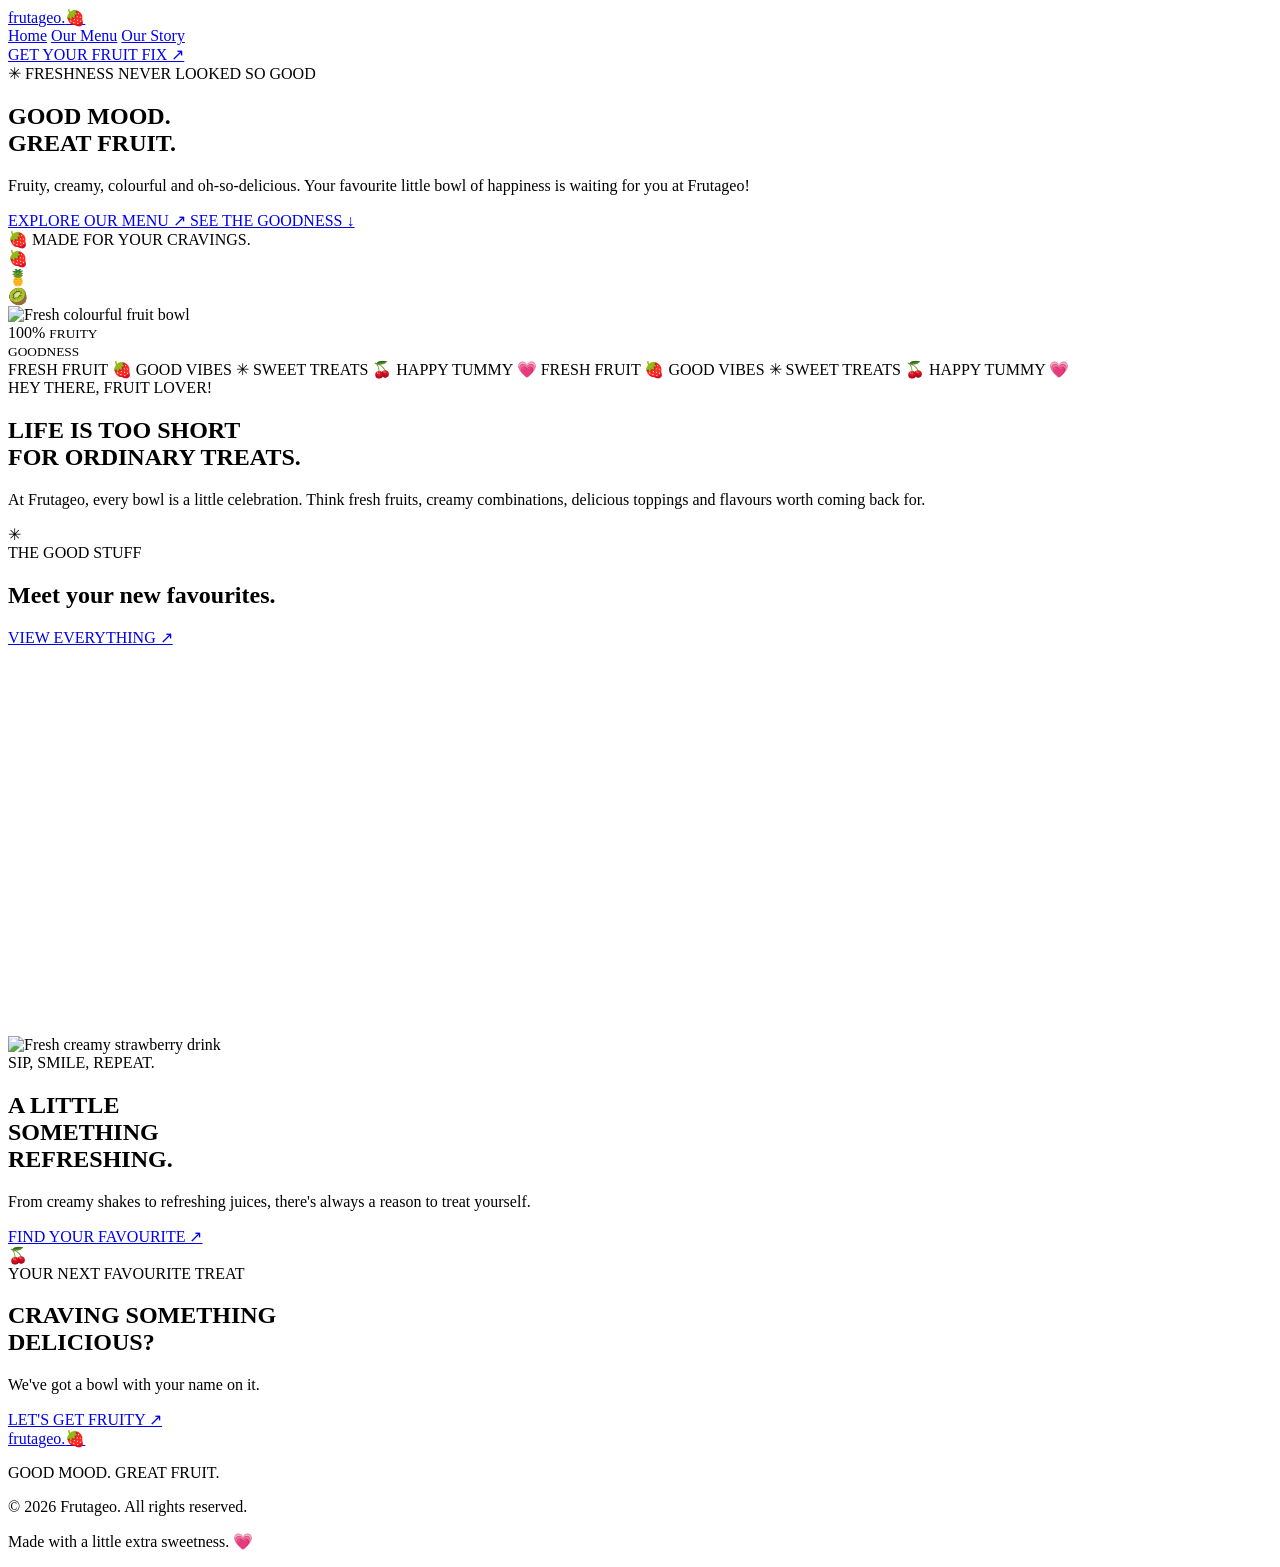
==== index.html @ efd2a32c "Frutageo prototype" ====
<!DOCTYPE html>
<html lang="en">
<head>
    <meta charset="UTF-8">
    <meta name="viewport" content="width=device-width, initial-scale=1.0">
    <meta name="description" content="Fresh fruit bowls, strawberry treats, acai bowls, shakes and juices at Frutageo Guyana.">

    <title>Frutageo — Good Mood. Great Fruit.</title>

    <link rel="preconnect" href="https://fonts.googleapis.com">
    <link rel="preconnect" href="https://fonts.gstatic.com" crossorigin>

    <link href="https://fonts.googleapis.com/css2?family=DM+Sans:wght@400;500;600;700;800;900&family=Playfair+Display:ital,wght@1,600;1,700&display=swap" rel="stylesheet">

    <link rel="stylesheet" href="style.css">
</head>

<body>

<header class="navbar">

    <a href="index.html" class="logo">fruta<span>geo.</span>🍓</a>

    <nav class="nav-links">
        <a href="index.html" class="active">Home</a>
        <a href="menu.html">Our Menu</a>
        <a href="#about">Our Story</a>
    </nav>

    <a href="menu.html" class="nav-button">GET YOUR FRUIT FIX ↗</a>

</header>

<main>

    <!-- HERO -->

    <section class="hero">

        <div class="hero-content">

            <div class="hero-tag">
                <span>✳</span> FRESHNESS NEVER LOOKED SO GOOD
            </div>

            <h1>
                GOOD MOOD.<br>
                GREAT <span>FRUIT.</span>
            </h1>

            <p class="hero-description">
                Fruity, creamy, colourful and oh-so-delicious.
                Your favourite little bowl of happiness is
                waiting for you at Frutageo!
            </p>

            <div class="hero-buttons">
                <a href="menu.html" class="primary-button">
                    EXPLORE OUR MENU ↗
                </a>

                <a href="#featured" class="secondary-button">
                    SEE THE GOODNESS ↓
                </a>
            </div>

            <div class="hero-note">
                🍓 MADE FOR YOUR CRAVINGS.
            </div>

        </div>

        <div class="hero-visual">

            <div class="floating fruit-one">🍓</div>
            <div class="floating fruit-two">🍍</div>
            <div class="floating fruit-three">🥝</div>

            <div class="hero-photo">
                <img
                    src="https://images.unsplash.com/photo-1490474418585-ba9bad8fd0ea?w=1000"
                    alt="Fresh colourful fruit bowl"
                >
            </div>

            <div class="sticker">
                <span>100%</span>
                <small>FRUITY<br>GOODNESS</small>
            </div>

        </div>

    </section>


    <!-- MARQUEE -->

    <div class="marquee">
        <div class="marquee-track">
            <span>FRESH FRUIT 🍓</span>
            <span>GOOD VIBES ✳</span>
            <span>SWEET TREATS 🍒</span>
            <span>HAPPY TUMMY 💗</span>
            <span>FRESH FRUIT 🍓</span>
            <span>GOOD VIBES ✳</span>
            <span>SWEET TREATS 🍒</span>
            <span>HAPPY TUMMY 💗</span>
        </div>
    </div>


    <!-- INTRO -->

    <section class="intro" id="about">

        <div class="intro-content">

            <span class="section-label">HEY THERE, FRUIT LOVER!</span>

            <h2>
                LIFE IS TOO SHORT<br>
                FOR <span>ORDINARY</span> TREATS.
            </h2>

            <p>
                At Frutageo, every bowl is a little celebration.
                Think fresh fruits, creamy combinations,
                delicious toppings and flavours worth coming
                back for.
            </p>

            <div class="intro-decoration">✳</div>

        </div>

    </section>


    <!-- FEATURED PRODUCTS -->

    <section class="featured" id="featured">

        <div class="section-heading">

            <div>
                <span class="section-label">THE GOOD STUFF</span>
                <h2>Meet your new <span>favourites.</span></h2>
            </div>

            <a href="menu.html" class="text-link">
                VIEW EVERYTHING ↗
            </a>

        </div>

        <div class="product-grid">

            <article class="product-card pink-card">

                <div class="product-image">
                    <img
                        src="https://images.unsplash.com/photo-1490474418585-ba9bad8fd0ea?w=700"
                        alt="Fresh fruit bowl"
                    >
                    <span class="product-number">01</span>
                </div>

                <div class="product-info">
                    <span>FRUITY FAVOURITES</span>
                    <h3>Fruit Bowls 🍓</h3>
                    <p>Fresh, colourful and full of fruity goodness.</p>
                </div>

            </article>


            <article class="product-card green-card">

                <div class="product-image">
                    <img
                        src="https://images.unsplash.com/photo-1488477181946-6428a0291777?w=700"
                        alt="Creamy strawberry yogurt dessert"
                    >
                    <span class="product-number">02</span>
                </div>

                <div class="product-info">
                    <span>SWEET & CREAMY</span>
                    <h3>Strawberry Treats 💗</h3>
                    <p>Strawberry combinations made for sweet cravings.</p>
                </div>

            </article>


            <article class="product-card yellow-card">

                <div class="product-image">
                    <img
                        src="https://images.unsplash.com/photo-1511690743698-d9d85f2fbf38?w=700"
                        alt="Açai fruit bowl"
                    >
                    <span class="product-number">03</span>
                </div>

                <div class="product-info">
                    <span>BERRY BEAUTIFUL</span>
                    <h3>Açaí Bowls 💜</h3>
                    <p>A fruity bowl topped with your favourite extras.</p>
                </div>

            </article>

        </div>

    </section>


    <!-- FUN SECTION -->

    <section class="fun-section">

        <div class="fun-image">
            <img
                src="https://images.unsplash.com/photo-1572490122747-3968b75cc699?w=900"
                alt="Fresh creamy strawberry drink"
            >
        </div>

        <div class="fun-content">

            <span class="section-label">SIP, SMILE, REPEAT.</span>

            <h2>
                A LITTLE<br>
                SOMETHING<br>
                <span>REFRESHING.</span>
            </h2>

            <p>
                From creamy shakes to refreshing juices,
                there's always a reason to treat yourself.
            </p>

            <a href="menu.html" class="primary-button">
                FIND YOUR FAVOURITE ↗
            </a>

        </div>

    </section>


    <!-- CTA -->

    <section class="cta">

        <div class="cta-decoration">🍒</div>

        <span class="section-label">YOUR NEXT FAVOURITE TREAT</span>

        <h2>
            CRAVING SOMETHING<br>
            <span>DELICIOUS?</span>
        </h2>

        <p>We've got a bowl with your name on it.</p>

        <a href="menu.html" class="dark-button">
            LET'S GET FRUITY ↗
        </a>

    </section>

</main>


<footer>

    <div class="footer-top">
        <a href="index.html" class="logo">fruta<span>geo.</span>🍓</a>
        <p>GOOD MOOD. GREAT FRUIT.</p>
    </div>

    <div class="footer-bottom">
        <p>© 2026 Frutageo. All rights reserved.</p>
        <p>Made with a little extra sweetness. 💗</p>
    </div>

</footer>

<script src="script.js"></script>

</body>
</html>
---- style.css ----
/* =================================
   FRUTAGEO SECOND PAGE - MENU
================================= */

.menu-page {
  background: #fff8ed;
  color: #31552c;
  font-family: 'DM Sans', sans-serif;
  margin: 0;
}

.menu-header {
  display: flex;
  align-items: center;
  justify-content: space-between;
  padding: 22px 7%;
  background: #fff8ed;
}

.menu-logo {
  color: #31552c;
  font-size: 29px;
  font-weight: 900;
  text-decoration: none;
  letter-spacing: -2px;
}

.menu-logo span {
  color: #ff4f87;
}

.menu-header nav {
  display: flex;
  gap: 30px;
}

.menu-header nav a {
  color: #31552c;
  text-decoration: none;
  font-size: 14px;
  font-weight: 700;
}

.menu-header nav a.active {
  color: #ff4f87;
}

.menu-header-btn,
.menu-hero-btn {
  background: #31552c;
  color: white;
  padding: 13px 22px;
  border-radius: 30px;
  font-size: 12px;
  font-weight: 800;
  text-decoration: none;
  transition: .3s;
}

.menu-header-btn:hover,
.menu-hero-btn:hover {
  background: #ff4f87;
  transform: translateY(-3px);
}

/* HERO */

.menu-hero {
  min-height: 490px;
  padding: 65px 10%;
  background: #ffe1eb;
  display: flex;
  align-items: center;
  justify-content: space-between;
  gap: 40px;
  overflow: hidden;
}

.menu-hero-content {
  max-width: 550px;
}

.menu-eyebrow,
.menu-label {
  font-size: 11px;
  letter-spacing: 3px;
  font-weight: 900;
  color: #ff4f87;
}

.menu-hero h1 {
  font-size: clamp(55px, 8vw, 100px);
  line-height: .9;
  letter-spacing: -6px;
  margin: 20px 0;
  color: #31552c;
}

.menu-hero h1 em,
.menu-section h2 em,
.extras-heading h2 em,
.menu-bottom-cta h2 em {
  font-family: 'Playfair Display', serif;
  font-weight: 600;
  color: #ff4f87;
}

.menu-hero-content p {
  max-width: 390px;
  line-height: 1.8;
  color: #62574f;
  margin-bottom: 30px;
}

.menu-hero-art {
  position: relative;
  width: 340px;
  height: 340px;
  flex-shrink: 0;
}

.menu-fruit-circle {
  width: 300px;
  height: 300px;
  background: #c8f36a;
  border: 5px solid #31552c;
  border-radius: 50%;
  position: relative;
  display: flex;
  justify-content: center;
  align-items: center;
  transform: rotate(-8deg);
}

.menu-fruit-circle::after {
  content: "";
  position: absolute;
  width: 225px;
  height: 225px;
  border: 2px dashed #31552c;
  border-radius: 50%;
}

.fruit-emoji {
  position: absolute;
  font-size: 52px;
  z-index: 2;
  animation: menuFloat 3s ease-in-out infinite;
}

.fruit-one { top: 12px; left: 45px; }
.fruit-two { top: 35px; right: 22px; animation-delay: .5s; }
.fruit-three { bottom: 30px; left: 25px; animation-delay: 1s; }
.fruit-four { bottom: 12px; right: 45px; animation-delay: 1.5s; }

.fruit-center {
  z-index: 3;
  text-align: center;
  font-weight: 900;
  font-size: 26px;
  line-height: 1;
  color: #31552c;
  transform: rotate(8deg);
}

.menu-sticker {
  position: absolute;
  right: -10px;
  bottom: 5px;
  background: #ffda62;
  color: #31552c;
  border: 2px solid #31552c;
  border-radius: 50%;
  width: 95px;
  height: 95px;
  display: flex;
  align-items: center;
  justify-content: center;
  text-align: center;
  font-size: 12px;
  font-weight: 900;
  transform: rotate(12deg);
  z-index: 4;
}

@keyframes menuFloat {
  0%, 100% { transform: translateY(0); }
  50% { transform: translateY(-10px); }
}

/* CATEGORY LINKS */

.menu-categories {
  display: flex;
  justify-content: center;
  flex-wrap: wrap;
  gap: 12px;
  padding: 25px 6%;
  background: #fff8ed;
  border-bottom: 1px solid #eadfd0;
}

.menu-categories a {
  text-decoration: none;
  color: #31552c;
  background: white;
  border: 1px solid #e7dfd2;
  padding: 12px 18px;
  border-radius: 30px;
  font-size: 13px;
  font-weight: 800;
  transition: .25s;
}

.menu-categories a:hover {
  background: #ff4f87;
  border-color: #ff4f87;
  color: white;
  transform: translateY(-3px);
}

/* MENU SECTIONS */

.menu-content {
  max-width: 1150px;
  margin: auto;
  padding: 20px 6% 80px;
}

.menu-section {
  padding-top: 65px;
  scroll-margin-top: 20px;
}

.menu-section-heading {
  display: flex;
  align-items: center;
  justify-content: space-between;
  margin-bottom: 28px;
}

.menu-section-heading h2 {
  font-size: clamp(35px, 5vw, 54px);
  letter-spacing: -2px;
  margin: 8px 0;
  color: #31552c;
}

.menu-section-heading p {
  color: #82756c;
  font-size: 14px;
}

.section-emoji {
  font-size: 55px;
}

.menu-card-grid {
  display: grid;
  grid-template-columns: repeat(2, minmax(0, 1fr));
  gap: 20px;
}

.menu-card-grid.four-cards {
  grid-template-columns: repeat(2, minmax(0, 1fr));
}

.menu-card-grid.two-cards {
  grid-template-columns: repeat(2, minmax(0, 1fr));
}

.food-card {
  padding: 28px;
  border: 2px solid #31552c;
  border-radius: 25px;
  transition: .3s;
  position: relative;
  overflow: hidden;
}

.food-card:hover {
  transform: translateY(-7px) rotate(-1deg);
  box-shadow: 7px 8px 0 #31552c;
}

.pink-card { background: #ffe1eb; }
.yellow-card { background: #ffda62; }
.green-card { background: #c8f36a; }
.purple-card { background: #eadcf4; }
.strawberry-card { background: #ffb5c9; }

.food-card-emoji {
  font-size: 43px;
  margin-bottom: 18px;
}

.food-tag {
  display: inline-block;
  background: #31552c;
  color: white;
  border-radius: 20px;
  padding: 6px 12px;
  font-size: 9px;
  font-weight: 900;
  letter-spacing: 1px;
  margin-bottom: 10px;
}

.food-card h3 {
  font-size: 22px;
  color: #31552c;
  margin: 5px 0 10px;
  font-weight: 900;
}

.food-card p {
  color: #635b50;
  font-size: 13px;
  line-height: 1.7;
  min-height: 42px;
}

.food-prices {
  display: flex;
  gap: 12px;
  flex-wrap: wrap;
  border-top: 1px solid rgba(49, 85, 44, .25);
  padding-top: 17px;
  margin-top: 20px;
}

.food-prices span {
  display: flex;
  flex-direction: column;
  gap: 5px;
  color: #62574f;
  font-size: 11px;
  font-weight: 700;
}

.food-prices strong {
  color: #31552c;
  font-size: 19px;
  font-weight: 900;
}

.single-price {
  font-size: 25px;
  font-weight: 900;
  color: #31552c;
  border-top: 1px solid rgba(49, 85, 44, .25);
  padding-top: 17px;
  margin-top: 20px;
}

/* JUICE LIST */

.juice-grid {
  display: grid;
  grid-template-columns: repeat(2, minmax(0, 1fr));
  gap: 15px;
}

.juice-item {
  display: flex;
  align-items: center;
  gap: 17px;
  padding: 19px;
  background: white;
  border: 1px solid #e8dfd2;
  border-radius: 18px;
  transition: .3s;
}

.juice-item:hover {
  border-color: #ff4f87;
  transform: translateX(5px);
}

.juice-item > span {
  font-size: 35px;
}

.juice-item h3 {
  margin: 0 0 5px;
  font-size: 15px;
  color: #31552c;
}

.juice-item p {
  margin: 0;
  font-weight: 900;
  color: #ff4f87;
}

.juice-item small {
  display: block;
  color: #82756c;
  margin-top: 5px;
}

/* EXTRAS */

.extras-section {
  margin-top: 85px;
  padding: 45px;
  background: #c8f36a;
  border: 2px solid #31552c;
  border-radius: 30px;
  display: grid;
  grid-template-columns: 1fr 1.2fr;
  gap: 35px;
  scroll-margin-top: 20px;
}

.extras-heading > span {
  font-size: 11px;
  letter-spacing: 2px;
  font-weight: 900;
}

.extras-heading h2 {
  font-size: 50px;
  line-height: 1;
  letter-spacing: -3px;
  margin: 15px 0;
}

.extras-heading p {
  color: #53634b;
  line-height: 1.6;
}

.extras-list div {
  display: flex;
  justify-content: space-between;
  gap: 15px;
  padding: 13px 0;
  border-bottom: 1px solid rgba(49, 85, 44, .25);
  font-size: 14px;
  font-weight: 700;
}

.extras-list strong {
  font-weight: 900;
}

/* BOTTOM CTA & FOOTER */

.menu-bottom-cta {
  text-align: center;
  padding: 80px 20px;
  background: #ff4f87;
  color: white;
}

.menu-bottom-cta > span {
  font-size: 35px;
}

.menu-bottom-cta h2 {
  font-size: clamp(42px, 7vw, 75px);
  line-height: .95;
  letter-spacing: -4px;
  margin: 20px 0;
}

.menu-bottom-cta h2 em {
  color: #ffda62;
}

.menu-bottom-cta p {
  margin-bottom: 25px;
}

.menu-bottom-cta a {
  display: inline-block;
  background: #31552c;
  color: white;
  padding: 15px 25px;
  border-radius: 30px;
  font-size: 12px;
  font-weight: 900;
  text-decoration: none;
}

.menu-footer {
  background: #fff8ed;
  padding: 35px 7%;
  text-align: center;
}

.menu-footer p {
  color: #82756c;
  font-size: 13px;
}

.menu-footer > span {
  font-size: 11px;
  color: #a3988d;
}

/* MOBILE RESPONSIVENESS */

@media (max-width: 750px) {
  .menu-header {
    padding: 18px 5%;
    flex-wrap: wrap;
    gap: 15px;
  }

  .menu-header nav {
    order: 3;
    width: 100%;
    justify-content: center;
    gap: 22px;
  }

  .menu-header nav a {
    font-size: 12px;
  }

  .menu-header-btn {
    font-size: 10px;
    padding: 11px 14px;
  }

  .menu-hero {
    padding: 55px 7%;
    flex-direction: column;
    text-align: center;
  }

  .menu-hero-content p {
    margin-left: auto;
    margin-right: auto;
  }

  .menu-hero h1 {
    letter-spacing: -4px;
  }

  .menu-hero-art {
    transform: scale(.85);
    margin-top: -10px;
  }

  .menu-categories {
    gap: 8px;
  }

  .menu-categories a {
    font-size: 11px;
    padding: 10px 13px;
  }

  .menu-content {
    padding-left: 5%;
    padding-right: 5%;
  }

  .menu-section-heading h2 {
    font-size: 38px;
  }

  .menu-card-grid,
  .menu-card-grid.four-cards,
  .menu-card-grid.two-cards {
    grid-template-columns: 1fr;
  }

  .juice-grid {
    grid-template-columns: 1fr;
  }

  .extras-section {
    grid-template-columns: 1fr;
    padding: 28px;
  }

  .extras-heading h2 {
    font-size: 43px;
  }
}

@media (max-width: 400px) {
  .menu-logo {
    font-size: 24px;
  }

  .menu-header nav {
    gap: 14px;
  }

  .menu-header nav a {
    font-size: 11px;
  }

  .menu-hero-art {
    transform: scale(.72);
    margin: -25px 0;
  }

  .menu-section-heading h2 {
    font-size: 32px;
  }

  .section-emoji {
    font-size: 38px;
  }
}
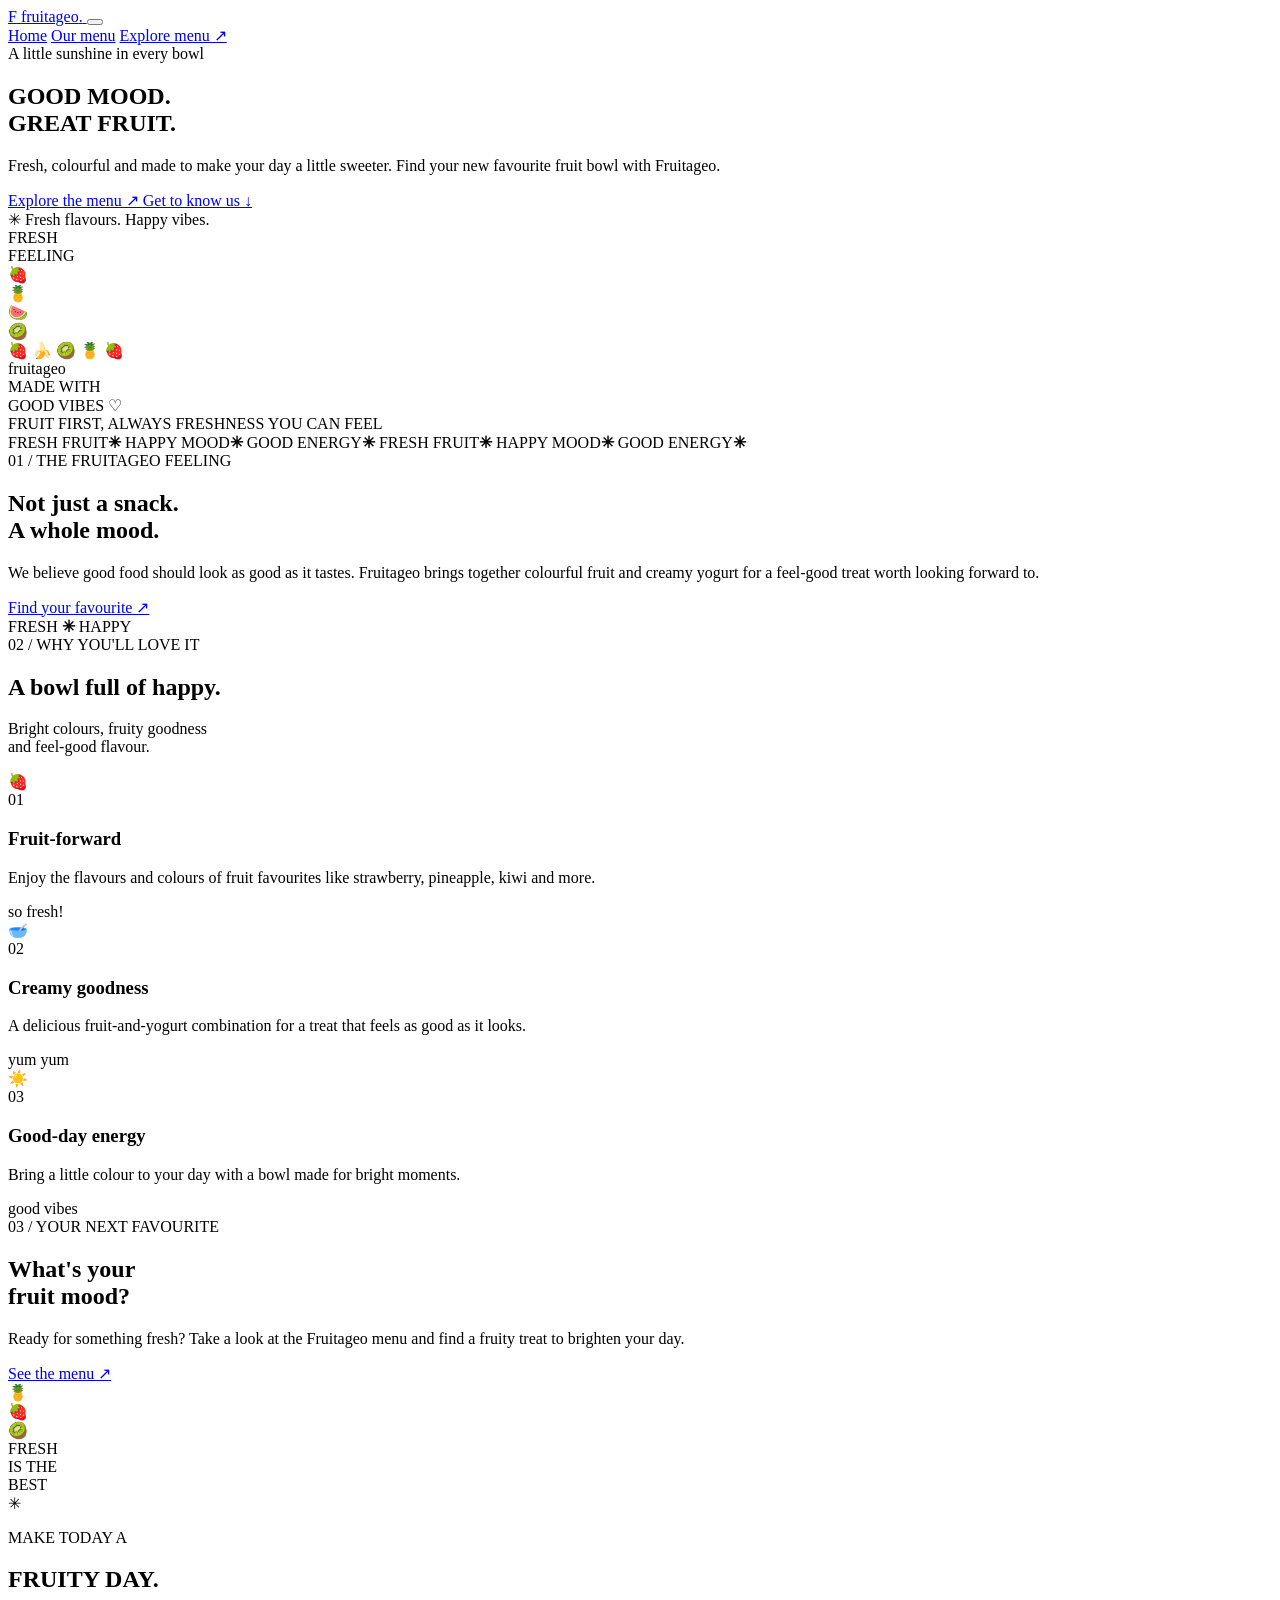
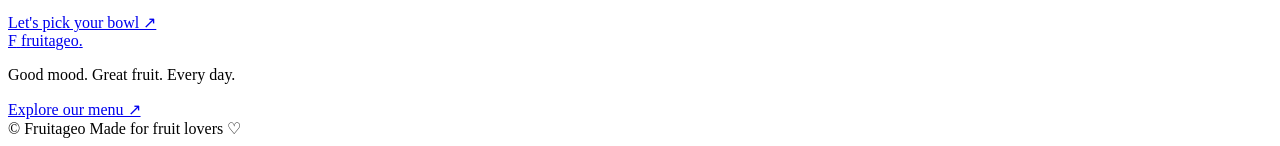
==== commit 85a95c9c: "Update index.html" ====
--- a/index.html
+++ b/index.html
@@ -2,296 +2,267 @@
 <!DOCTYPE html>
 <html lang="en">
 <head>
-    <meta charset="UTF-8">
-    <meta name="viewport" content="width=device-width, initial-scale=1.0">
-    <meta name="description" content="Fresh fruit bowls, strawberry treats, acai bowls, shakes and juices at Frutageo Guyana.">
-
-    <title>Frutageo — Good Mood. Great Fruit.</title>
-
-    <link rel="preconnect" href="https://fonts.googleapis.com">
-    <link rel="preconnect" href="https://fonts.gstatic.com" crossorigin>
-
-    <link href="https://fonts.googleapis.com/css2?family=DM+Sans:wght@400;500;600;700;800;900&family=Playfair+Display:ital,wght@1,600;1,700&display=swap" rel="stylesheet">
-
-    <link rel="stylesheet" href="style.css">
+  <meta charset="UTF-8">
+  <meta name="viewport" content="width=device-width, initial-scale=1.0">
+  <meta name="description" content="Fresh fruit bowls made to brighten your day.">
+  <title>Fruitageo | Good Mood. Great Fruit.</title>
+
+  <link rel="preconnect" href="https://fonts.googleapis.com">
+  <link rel="preconnect" href="https://fonts.gstatic.com" crossorigin>
+  <link href="https://fonts.googleapis.com/css2?family=DM+Sans:wght@400;500;600;700;800&family=Fredoka:wght@500;600;700&display=swap" rel="stylesheet">
+
+  <link rel="stylesheet" href="home.css">
+  <script src="script.js" defer></script>
 </head>
 
 <body>
 
-<header class="navbar">
-
-    <a href="index.html" class="logo">fruta<span>geo.</span>🍓</a>
-
-    <nav class="nav-links">
-        <a href="index.html" class="active">Home</a>
-        <a href="menu.html">Our Menu</a>
-        <a href="#about">Our Story</a>
-    </nav>
-
-    <a href="menu.html" class="nav-button">GET YOUR FRUIT FIX ↗</a>
-
+<header class="site-header">
+  <nav class="navbar container">
+    <a class="logo" href="index.html">
+      <span class="logo-mark">F</span>
+      <span>fruitageo<span class="logo-dot">.</span></span>
+    </a>
+
+    <button class="menu-toggle" aria-label="Open navigation" aria-expanded="false">
+      <span></span><span></span><span></span>
+    </button>
+
+    <div class="nav-links">
+      <a class="nav-link active" href="index.html">Home</a>
+      <a class="nav-link" href="menu.html">Our menu</a>
+      <a class="nav-cta" href="menu.html">Explore menu ↗</a>
+    </div>
+  </nav>
 </header>
 
 <main>
 
-    <!-- HERO -->
-
-    <section class="hero">
-
-        <div class="hero-content">
-
-            <div class="hero-tag">
-                <span>✳</span> FRESHNESS NEVER LOOKED SO GOOD
-            </div>
-
-            <h1>
-                GOOD MOOD.<br>
-                GREAT <span>FRUIT.</span>
-            </h1>
-
-            <p class="hero-description">
-                Fruity, creamy, colourful and oh-so-delicious.
-                Your favourite little bowl of happiness is
-                waiting for you at Frutageo!
-            </p>
-
-            <div class="hero-buttons">
-                <a href="menu.html" class="primary-button">
-                    EXPLORE OUR MENU ↗
-                </a>
-
-                <a href="#featured" class="secondary-button">
-                    SEE THE GOODNESS ↓
-                </a>
-            </div>
-
-            <div class="hero-note">
-                🍓 MADE FOR YOUR CRAVINGS.
-            </div>
-
-        </div>
-
-        <div class="hero-visual">
-
-            <div class="floating fruit-one">🍓</div>
-            <div class="floating fruit-two">🍍</div>
-            <div class="floating fruit-three">🥝</div>
-
-            <div class="hero-photo">
-                <img
-                    src="https://images.unsplash.com/photo-1490474418585-ba9bad8fd0ea?w=1000"
-                    alt="Fresh colourful fruit bowl"
-                >
-            </div>
-
-            <div class="sticker">
-                <span>100%</span>
-                <small>FRUITY<br>GOODNESS</small>
-            </div>
-
-        </div>
-
-    </section>
-
-
-    <!-- MARQUEE -->
-
-    <div class="marquee">
-        <div class="marquee-track">
-            <span>FRESH FRUIT 🍓</span>
-            <span>GOOD VIBES ✳</span>
-            <span>SWEET TREATS 🍒</span>
-            <span>HAPPY TUMMY 💗</span>
-            <span>FRESH FRUIT 🍓</span>
-            <span>GOOD VIBES ✳</span>
-            <span>SWEET TREATS 🍒</span>
-            <span>HAPPY TUMMY 💗</span>
-        </div>
-    </div>
-
-
-    <!-- INTRO -->
-
-    <section class="intro" id="about">
-
-        <div class="intro-content">
-
-            <span class="section-label">HEY THERE, FRUIT LOVER!</span>
-
-            <h2>
-                LIFE IS TOO SHORT<br>
-                FOR <span>ORDINARY</span> TREATS.
-            </h2>
-
-            <p>
-                At Frutageo, every bowl is a little celebration.
-                Think fresh fruits, creamy combinations,
-                delicious toppings and flavours worth coming
-                back for.
-            </p>
-
-            <div class="intro-decoration">✳</div>
-
-        </div>
-
-    </section>
-
-
-    <!-- FEATURED PRODUCTS -->
-
-    <section class="featured" id="featured">
-
-        <div class="section-heading">
-
-            <div>
-                <span class="section-label">THE GOOD STUFF</span>
-                <h2>Meet your new <span>favourites.</span></h2>
-            </div>
-
-            <a href="menu.html" class="text-link">
-                VIEW EVERYTHING ↗
-            </a>
-
-        </div>
-
-        <div class="product-grid">
-
-            <article class="product-card pink-card">
-
-                <div class="product-image">
-                    <img
-                        src="https://images.unsplash.com/photo-1490474418585-ba9bad8fd0ea?w=700"
-                        alt="Fresh fruit bowl"
-                    >
-                    <span class="product-number">01</span>
-                </div>
-
-                <div class="product-info">
-                    <span>FRUITY FAVOURITES</span>
-                    <h3>Fruit Bowls 🍓</h3>
-                    <p>Fresh, colourful and full of fruity goodness.</p>
-                </div>
-
-            </article>
-
-
-            <article class="product-card green-card">
-
-                <div class="product-image">
-                    <img
-                        src="https://images.unsplash.com/photo-1488477181946-6428a0291777?w=700"
-                        alt="Creamy strawberry yogurt dessert"
-                    >
-                    <span class="product-number">02</span>
-                </div>
-
-                <div class="product-info">
-                    <span>SWEET & CREAMY</span>
-                    <h3>Strawberry Treats 💗</h3>
-                    <p>Strawberry combinations made for sweet cravings.</p>
-                </div>
-
-            </article>
-
-
-            <article class="product-card yellow-card">
-
-                <div class="product-image">
-                    <img
-                        src="https://images.unsplash.com/photo-1511690743698-d9d85f2fbf38?w=700"
-                        alt="Açai fruit bowl"
-                    >
-                    <span class="product-number">03</span>
-                </div>
-
-                <div class="product-info">
-                    <span>BERRY BEAUTIFUL</span>
-                    <h3>Açaí Bowls 💜</h3>
-                    <p>A fruity bowl topped with your favourite extras.</p>
-                </div>
-
-            </article>
-
-        </div>
-
-    </section>
-
-
-    <!-- FUN SECTION -->
-
-    <section class="fun-section">
-
-        <div class="fun-image">
-            <img
-                src="https://images.unsplash.com/photo-1572490122747-3968b75cc699?w=900"
-                alt="Fresh creamy strawberry drink"
-            >
-        </div>
-
-        <div class="fun-content">
-
-            <span class="section-label">SIP, SMILE, REPEAT.</span>
-
-            <h2>
-                A LITTLE<br>
-                SOMETHING<br>
-                <span>REFRESHING.</span>
-            </h2>
-
-            <p>
-                From creamy shakes to refreshing juices,
-                there's always a reason to treat yourself.
-            </p>
-
-            <a href="menu.html" class="primary-button">
-                FIND YOUR FAVOURITE ↗
-            </a>
-
-        </div>
-
-    </section>
-
-
-    <!-- CTA -->
-
-    <section class="cta">
-
-        <div class="cta-decoration">🍒</div>
-
-        <span class="section-label">YOUR NEXT FAVOURITE TREAT</span>
-
-        <h2>
-            CRAVING SOMETHING<br>
-            <span>DELICIOUS?</span>
-        </h2>
-
-        <p>We've got a bowl with your name on it.</p>
-
-        <a href="menu.html" class="dark-button">
-            LET'S GET FRUITY ↗
+  <!-- HERO -->
+  <section class="hero">
+    <div class="container hero-grid">
+
+      <div class="hero-copy">
+        <div class="eyebrow">
+          <span class="eyebrow-dot"></span>
+          A little sunshine in every bowl
+        </div>
+
+        <h1>GOOD MOOD.<br><span>GREAT FRUIT.</span></h1>
+
+        <p class="hero-description">
+          Fresh, colourful and made to make your day a little sweeter.
+          Find your new favourite fruit bowl with Fruitageo.
+        </p>
+
+        <div class="hero-actions">
+          <a class="button button-dark" href="menu.html">
+            Explore the menu ↗
+          </a>
+          <a class="text-link" href="#about">Get to know us ↓</a>
+        </div>
+
+        <div class="hero-note">
+          <span class="sparkle">✳</span>
+          Fresh flavours. Happy vibes.
+        </div>
+      </div>
+
+      <div class="hero-art">
+        <div class="art-circle"></div>
+
+        <div class="art-label label-top">FRESH<br>FEELING</div>
+
+        <div class="fruit fruit-strawberry">🍓</div>
+        <div class="fruit fruit-pineapple">🍍</div>
+        <div class="fruit fruit-watermelon">🍉</div>
+        <div class="fruit fruit-kiwi">🥝</div>
+
+        <div class="bowl">
+          <div class="bowl-top">
+            <span>🍓</span>
+            <span>🍌</span>
+            <span>🥝</span>
+            <span>🍍</span>
+            <span>🍓</span>
+          </div>
+          <div class="bowl-front">
+            <span>fruitageo</span>
+          </div>
+        </div>
+
+        <div class="art-label label-bottom">
+          MADE WITH<br>GOOD VIBES ♡
+        </div>
+      </div>
+
+    </div>
+
+    <div class="hero-bottom container">
+      <span>FRUIT FIRST, ALWAYS</span>
+      <span class="hero-bottom-line"></span>
+      <span>FRESHNESS YOU CAN FEEL</span>
+    </div>
+  </section>
+
+  <!-- MOVING TEXT -->
+  <div class="ticker">
+    <div class="ticker-track">
+      <span>FRESH FRUIT</span><b>✳</b>
+      <span>HAPPY MOOD</span><b>✳</b>
+      <span>GOOD ENERGY</span><b>✳</b>
+      <span>FRESH FRUIT</span><b>✳</b>
+      <span>HAPPY MOOD</span><b>✳</b>
+      <span>GOOD ENERGY</span><b>✳</b>
+    </div>
+  </div>
+
+  <!-- ABOUT -->
+  <section class="intro section-space" id="about">
+    <div class="container intro-grid">
+
+      <div class="section-kicker">01 / THE FRUITAGEO FEELING</div>
+
+      <div class="intro-copy">
+        <h2>Not just a snack.<br><span>A whole mood.</span></h2>
+
+        <p>
+          We believe good food should look as good as it tastes.
+          Fruitageo brings together colourful fruit and creamy yogurt
+          for a feel-good treat worth looking forward to.
+        </p>
+
+        <a class="underlined-link" href="menu.html">
+          Find your favourite ↗
         </a>
-
-    </section>
+      </div>
+
+      <div class="intro-sticker">
+        <span>FRESH</span>
+        <strong>✳</strong>
+        <span>HAPPY</span>
+      </div>
+
+    </div>
+  </section>
+
+  <!-- HIGHLIGHTS -->
+  <section class="highlights section-space">
+    <div class="container">
+
+      <div class="section-heading">
+        <div>
+          <div class="section-kicker">02 / WHY YOU'LL LOVE IT</div>
+          <h2>A bowl full of <span>happy.</span></h2>
+        </div>
+
+        <p>Bright colours, fruity goodness<br>and feel-good flavour.</p>
+      </div>
+
+      <div class="highlight-grid">
+
+        <article class="highlight-card card-pink">
+          <div class="card-icon">🍓</div>
+          <span class="card-number">01</span>
+          <h3>Fruit-forward</h3>
+          <p>
+            Enjoy the flavours and colours of fruit favourites
+            like strawberry, pineapple, kiwi and more.
+          </p>
+          <span class="card-scribble">so fresh!</span>
+        </article>
+
+        <article class="highlight-card card-green">
+          <div class="card-icon">🥣</div>
+          <span class="card-number">02</span>
+          <h3>Creamy goodness</h3>
+          <p>
+            A delicious fruit-and-yogurt combination for a treat
+            that feels as good as it looks.
+          </p>
+          <span class="card-scribble">yum yum</span>
+        </article>
+
+        <article class="highlight-card card-yellow">
+          <div class="card-icon">☀️</div>
+          <span class="card-number">03</span>
+          <h3>Good-day energy</h3>
+          <p>
+            Bring a little colour to your day with a bowl
+            made for bright moments.
+          </p>
+          <span class="card-scribble">good vibes</span>
+        </article>
+
+      </div>
+    </div>
+  </section>
+
+  <!-- MENU PROMOTION -->
+  <section class="menu-promo section-space">
+    <div class="container promo-panel">
+
+      <div class="promo-copy">
+        <div class="section-kicker">03 / YOUR NEXT FAVOURITE</div>
+
+        <h2>What's your<br><span>fruit mood?</span></h2>
+
+        <p>
+          Ready for something fresh? Take a look at the Fruitageo
+          menu and find a fruity treat to brighten your day.
+        </p>
+
+        <a class="button button-light" href="menu.html">
+          See the menu ↗
+        </a>
+      </div>
+
+      <div class="promo-art">
+        <div class="promo-sun"></div>
+        <div class="promo-fruit">🍍</div>
+        <div class="promo-fruit second">🍓</div>
+        <div class="promo-fruit third">🥝</div>
+        <div class="promo-caption">FRESH<br>IS THE<br>BEST</div>
+      </div>
+
+    </div>
+  </section>
+
+  <!-- CLOSING -->
+  <section class="closing section-space">
+    <div class="container closing-inner">
+      <span class="closing-star">✳</span>
+      <p>MAKE TODAY A</p>
+      <h2>FRUITY DAY.</h2>
+      <a class="button button-dark" href="menu.html">
+        Let's pick your bowl ↗
+      </a>
+    </div>
+  </section>
 
 </main>
 
-
-<footer>
-
-    <div class="footer-top">
-        <a href="index.html" class="logo">fruta<span>geo.</span>🍓</a>
-        <p>GOOD MOOD. GREAT FRUIT.</p>
-    </div>
-
-    <div class="footer-bottom">
-        <p>© 2026 Frutageo. All rights reserved.</p>
-        <p>Made with a little extra sweetness. 💗</p>
-    </div>
-
+<footer class="site-footer">
+  <div class="container footer-main">
+
+    <a class="logo footer-logo" href="index.html">
+      <span class="logo-mark">F</span>
+      <span>fruitageo<span class="logo-dot">.</span></span>
+    </a>
+
+    <p>Good mood. Great fruit. Every day.</p>
+
+    <a class="footer-menu-link" href="menu.html">
+      Explore our menu ↗
+    </a>
+
+  </div>
+
+  <div class="container footer-bottom">
+    <span>© <span id="year"></span> Fruitageo</span>
+    <span>Made for fruit lovers ♡</span>
+  </div>
 </footer>
-
-<script src="script.js"></script>
 
 </body>
 </html>
-
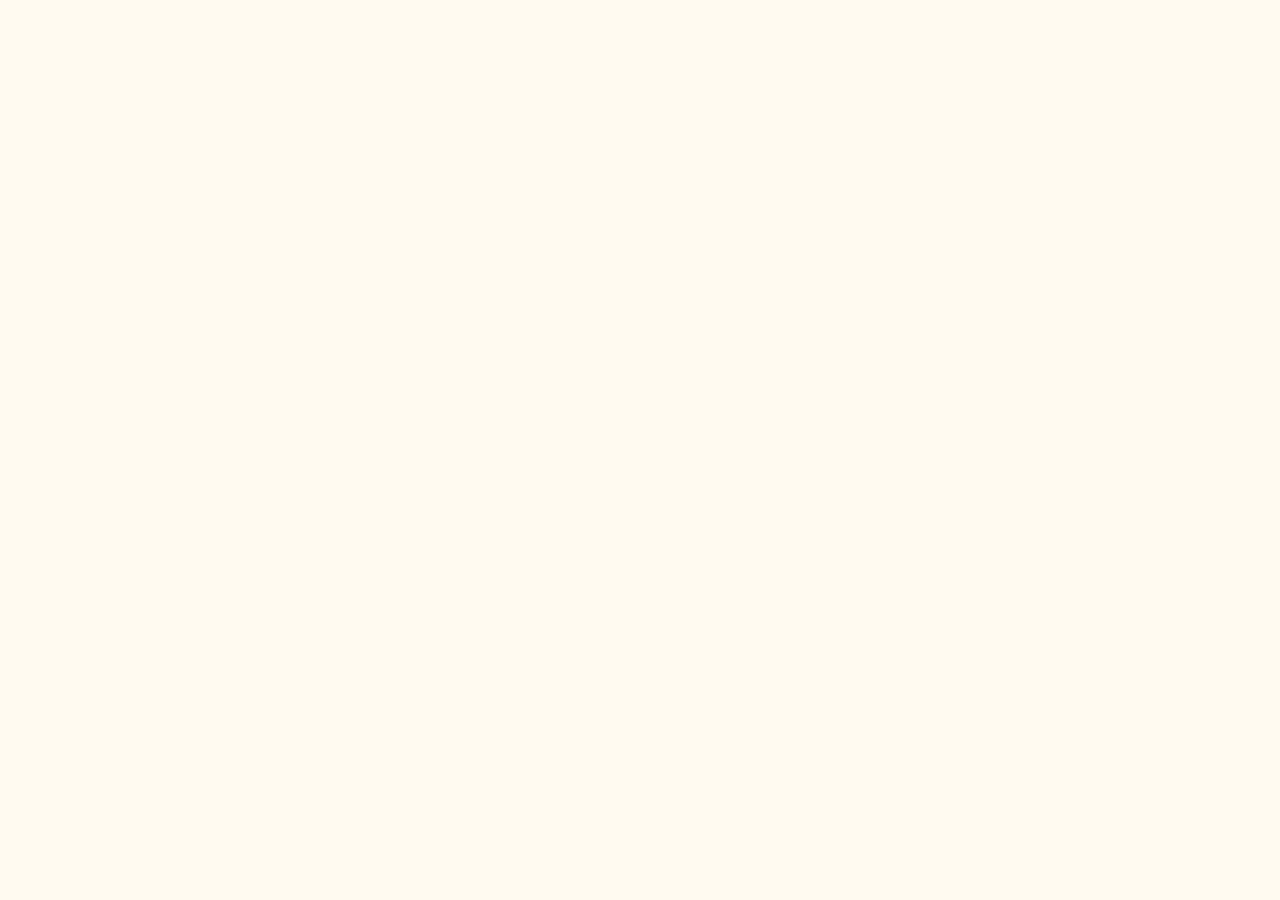
==== commit a5a83e76: "Update index.html" ====
--- a/index.html
+++ b/index.html
@@ -2,267 +2,385 @@
 <!DOCTYPE html>
 <html lang="en">
 <head>
-  <meta charset="UTF-8">
-  <meta name="viewport" content="width=device-width, initial-scale=1.0">
-  <meta name="description" content="Fresh fruit bowls made to brighten your day.">
-  <title>Fruitageo | Good Mood. Great Fruit.</title>
-
-  <link rel="preconnect" href="https://fonts.googleapis.com">
-  <link rel="preconnect" href="https://fonts.gstatic.com" crossorigin>
-  <link href="https://fonts.googleapis.com/css2?family=DM+Sans:wght@400;500;600;700;800&family=Fredoka:wght@500;600;700&display=swap" rel="stylesheet">
-
-  <link rel="stylesheet" href="home.css">
-  <script src="script.js" defer></script>
-</head>
-
-<body>
-
-<header class="site-header">
-  <nav class="navbar container">
-    <a class="logo" href="index.html">
-      <span class="logo-mark">F</span>
-      <span>fruitageo<span class="logo-dot">.</span></span>
-    </a>
-
-    <button class="menu-toggle" aria-label="Open navigation" aria-expanded="false">
-      <span></span><span></span><span></span>
-    </button>
-
-    <div class="nav-links">
-      <a class="nav-link active" href="index.html">Home</a>
-      <a class="nav-link" href="menu.html">Our menu</a>
-      <a class="nav-cta" href="menu.html">Explore menu ↗</a>
-    </div>
-  </nav>
-</header>
-
-<main>
-
-  <!-- HERO -->
-  <section class="hero">
-    <div class="container hero-grid">
-
-      <div class="hero-copy">
-        <div class="eyebrow">
-          <span class="eyebrow-dot"></span>
-          A little sunshine in every bowl
-        </div>
-
-        <h1>GOOD MOOD.<br><span>GREAT FRUIT.</span></h1>
-
-        <p class="hero-description">
-          Fresh, colourful and made to make your day a little sweeter.
-          Find your new favourite fruit bowl with Fruitageo.
-        </p>
-
-        <div class="hero-actions">
-          <a class="button button-dark" href="menu.html">
-            Explore the menu ↗
-          </a>
-          <a class="text-link" href="#about">Get to know us ↓</a>
-        </div>
-
-        <div class="hero-note">
-          <span class="sparkle">✳</span>
-          Fresh flavours. Happy vibes.
-        </div>
-      </div>
-
-      <div class="hero-art">
-        <div class="art-circle"></div>
-
-        <div class="art-label label-top">FRESH<br>FEELING</div>
-
-        <div class="fruit fruit-strawberry">🍓</div>
-        <div class="fruit fruit-pineapple">🍍</div>
-        <div class="fruit fruit-watermelon">🍉</div>
-        <div class="fruit fruit-kiwi">🥝</div>
-
-        <div class="bowl">
-          <div class="bowl-top">
-            <span>🍓</span>
-            <span>🍌</span>
-            <span>🥝</span>
-            <span>🍍</span>
-            <span>🍓</span>
-          </div>
-          <div class="bowl-front">
-            <span>fruitageo</span>
-          </div>
-        </div>
-
-        <div class="art-label label-bottom">
-          MADE WITH<br>GOOD VIBES ♡
-        </div>
-      </div>
-
-    </div>
-
-    <div class="hero-bottom container">
-      <span>FRUIT FIRST, ALWAYS</span>
-      <span class="hero-bottom-line"></span>
-      <span>FRESHNESS YOU CAN FEEL</span>
-    </div>
-  </section>
-
-  <!-- MOVING TEXT -->
-  <div class="ticker">
-    <div class="ticker-track">
-      <span>FRESH FRUIT</span><b>✳</b>
-      <span>HAPPY MOOD</span><b>✳</b>
-      <span>GOOD ENERGY</span><b>✳</b>
-      <span>FRESH FRUIT</span><b>✳</b>
-      <span>HAPPY MOOD</span><b>✳</b>
-      <span>GOOD ENERGY</span><b>✳</b>
-    </div>
-  </div>
-
-  <!-- ABOUT -->
-  <section class="intro section-space" id="about">
-    <div class="container intro-grid">
-
-      <div class="section-kicker">01 / THE FRUITAGEO FEELING</div>
-
-      <div class="intro-copy">
-        <h2>Not just a snack.<br><span>A whole mood.</span></h2>
-
-        <p>
-          We believe good food should look as good as it tastes.
-          Fruitageo brings together colourful fruit and creamy yogurt
-          for a feel-good treat worth looking forward to.
-        </p>
-
-        <a class="underlined-link" href="menu.html">
-          Find your favourite ↗
-        </a>
-      </div>
-
-      <div class="intro-sticker">
-        <span>FRESH</span>
-        <strong>✳</strong>
-        <span>HAPPY</span>
-      </div>
-
-    </div>
-  </section>
-
-  <!-- HIGHLIGHTS -->
-  <section class="highlights section-space">
-    <div class="container">
-
-      <div class="section-heading">
-        <div>
-          <div class="section-kicker">02 / WHY YOU'LL LOVE IT</div>
-          <h2>A bowl full of <span>happy.</span></h2>
-        </div>
-
-        <p>Bright colours, fruity goodness<br>and feel-good flavour.</p>
-      </div>
-
-      <div class="highlight-grid">
-
-        <article class="highlight-card card-pink">
-          <div class="card-icon">🍓</div>
-          <span class="card-number">01</span>
-          <h3>Fruit-forward</h3>
-          <p>
-            Enjoy the flavours and colours of fruit favourites
-            like strawberry, pineapple, kiwi and more.
-          </p>
-          <span class="card-scribble">so fresh!</span>
-        </article>
-
-        <article class="highlight-card card-green">
-          <div class="card-icon">🥣</div>
-          <span class="card-number">02</span>
-          <h3>Creamy goodness</h3>
-          <p>
-            A delicious fruit-and-yogurt combination for a treat
-            that feels as good as it looks.
-          </p>
-          <span class="card-scribble">yum yum</span>
-        </article>
-
-        <article class="highlight-card card-yellow">
-          <div class="card-icon">☀️</div>
-          <span class="card-number">03</span>
-          <h3>Good-day energy</h3>
-          <p>
-            Bring a little colour to your day with a bowl
-            made for bright moments.
-          </p>
-          <span class="card-scribble">good vibes</span>
-        </article>
-
-      </div>
-    </div>
-  </section>
-
-  <!-- MENU PROMOTION -->
-  <section class="menu-promo section-space">
-    <div class="container promo-panel">
-
-      <div class="promo-copy">
-        <div class="section-kicker">03 / YOUR NEXT FAVOURITE</div>
-
-        <h2>What's your<br><span>fruit mood?</span></h2>
-
-        <p>
-          Ready for something fresh? Take a look at the Fruitageo
-          menu and find a fruity treat to brighten your day.
-        </p>
-
-        <a class="button button-light" href="menu.html">
-          See the menu ↗
-        </a>
-      </div>
-
-      <div class="promo-art">
-        <div class="promo-sun"></div>
-        <div class="promo-fruit">🍍</div>
-        <div class="promo-fruit second">🍓</div>
-        <div class="promo-fruit third">🥝</div>
-        <div class="promo-caption">FRESH<br>IS THE<br>BEST</div>
-      </div>
-
-    </div>
-  </section>
-
-  <!-- CLOSING -->
-  <section class="closing section-space">
-    <div class="container closing-inner">
-      <span class="closing-star">✳</span>
-      <p>MAKE TODAY A</p>
-      <h2>FRUITY DAY.</h2>
-      <a class="button button-dark" href="menu.html">
-        Let's pick your bowl ↗
-      </a>
-    </div>
-  </section>
-
-</main>
-
-<footer class="site-footer">
-  <div class="container footer-main">
-
-    <a class="logo footer-logo" href="index.html">
-      <span class="logo-mark">F</span>
-      <span>fruitageo<span class="logo-dot">.</span></span>
-    </a>
-
-    <p>Good mood. Great fruit. Every day.</p>
-
-    <a class="footer-menu-link" href="menu.html">
-      Explore our menu ↗
-    </a>
-
-  </div>
-
-  <div class="container footer-bottom">
-    <span>© <span id="year"></span> Fruitageo</span>
-    <span>Made for fruit lovers ♡</span>
-  </div>
-</footer>
-
-</body>
-</html>
+<meta charset="UTF-8">
+<meta name="viewport" content="width=device-width, initial-scale=1.0">
+<title>Fruitageo — Good Mood. Great Fruit.</title>
+<meta name="description" content="Fresh fruit bowls, strawberry treats, acai bowls, shakes and juices by Fruitageo.">
+
+<link rel="preconnect" href="https://fonts.googleapis.com">
+<link rel="preconnect" href="https://fonts.gstatic.com" crossorigin>
+<link href="https://fonts.googleapis.com/css2?family=DM+Sans:wght@400;500;600;700;800;900&family=Fredoka:wght@400;500;600;700&display=swap" rel="stylesheet">
+
+<style>
+:root {
+  --pink: #ff5c91;
+  --pink-light: #ffe1eb;
+  --green: #d6ef8b;
+  --yellow: #ffdc68;
+  --cream: #fffaf0;
+  --dark: #28251f;
+  --muted: #756b64;
+}
+
+* {
+  margin: 0;
+  padding: 0;
+  box-sizing: border-box;
+}
+
+html {
+  scroll-behavior: smooth;
+  scroll-padding-top: 90px;
+}
+
+body {
+  font-family: "DM Sans", sans-serif;
+  background: var(--cream);
+  color: var(--dark);
+  overflow-x: hidden;
+}
+
+a {
+  color: inherit;
+  text-decoration: none;
+}
+
+button {
+  font: inherit;
+}
+
+.container {
+  width: min(1160px, 88%);
+  margin: auto;
+}
+
+/* NAVIGATION */
+
+header {
+  position: sticky;
+  top: 0;
+  z-index: 100;
+  background: var(--cream);
+  border-bottom: 1px solid #28251f12;
+}
+
+nav {
+  min-height: 78px;
+  display: flex;
+  align-items: center;
+  justify-content: space-between;
+}
+
+.logo {
+  display: flex;
+  align-items: center;
+  gap: 9px;
+  font: 700 29px "Fredoka", sans-serif;
+  letter-spacing: -1px;
+}
+
+.logo-icon {
+  width: 38px;
+  height: 38px;
+  display: grid;
+  place-items: center;
+  background: var(--pink);
+  color: white;
+  border-radius: 12px 12px 12px 3px;
+  transform: rotate(-7deg);
+}
+
+.logo span:last-child {
+  color: var(--pink);
+}
+
+.nav-links {
+  display: flex;
+  align-items: center;
+  gap: 30px;
+}
+
+.nav-links a {
+  font-size: 12px;
+  font-weight: 800;
+}
+
+.nav-links a:hover {
+  color: var(--pink);
+}
+
+.nav-button {
+  padding: 13px 20px;
+  border-radius: 50px;
+  background: var(--dark);
+  color: white;
+  transition: .2s;
+}
+
+.nav-button:hover {
+  background: var(--pink);
+  color: white !important;
+}
+
+/* HERO */
+
+.hero {
+  background: var(--pink-light);
+  padding: 65px 0 55px;
+  overflow: hidden;
+}
+
+.hero-grid {
+  display: grid;
+  grid-template-columns: 1.05fr .95fr;
+  align-items: center;
+  gap: 35px;
+}
+
+.tag {
+  display: inline-block;
+  padding: 10px 15px;
+  background: white;
+  border-radius: 30px;
+  font-size: 10px;
+  font-weight: 900;
+  letter-spacing: 1.5px;
+}
+
+.hero h1 {
+  margin: 25px 0 20px;
+  font: 700 clamp(55px, 7vw, 88px)/.93 "Fredoka", sans-serif;
+  letter-spacing: -3px;
+}
+
+.hero h1 span {
+  color: var(--pink);
+}
+
+.hero-copy > p {
+  max-width: 450px;
+  color: var(--muted);
+  font-size: 15px;
+  line-height: 1.9;
+}
+
+.hero-buttons {
+  display: flex;
+  align-items: center;
+  flex-wrap: wrap;
+  gap: 18px;
+  margin-top: 30px;
+}
+
+.primary-btn {
+  display: inline-block;
+  padding: 16px 23px;
+  border-radius: 50px;
+  background: var(--dark);
+  color: white;
+  font-size: 12px;
+  font-weight: 900;
+  transition: .2s;
+}
+
+.primary-btn:hover {
+  background: var(--pink);
+  transform: translateY(-3px);
+}
+
+.secondary-link {
+  font-size: 12px;
+  font-weight: 900;
+}
+
+.hero-note {
+  margin-top: 40px;
+  font-size: 10px;
+  font-weight: 900;
+  letter-spacing: 1.5px;
+}
+
+.hero-art {
+  min-height: 430px;
+  position: relative;
+  display: grid;
+  place-items: center;
+}
+
+.art-circle {
+  width: min(370px, 90%);
+  aspect-ratio: 1;
+  border-radius: 50%;
+  background: var(--yellow);
+}
+
+.bowl {
+  position: absolute;
+  z-index: 2;
+  width: 280px;
+  filter: drop-shadow(0 20px 14px #8c46502a);
+  transform: rotate(-6deg);
+}
+
+.bowl-top {
+  height: 100px;
+  border: 8px solid white;
+  border-radius: 50%;
+  background: #fff3d5;
+  display: flex;
+  align-items: center;
+  justify-content: space-evenly;
+  font-size: 34px;
+}
+
+.bowl-front {
+  height: 120px;
+  margin-top: -15px;
+  border: 7px solid white;
+  border-top: 0;
+  border-radius: 5px 5px 70px 70px;
+  background: linear-gradient(140deg, #ff8bad, #ed4f83);
+  color: white;
+  display: grid;
+  place-items: center;
+  font: 600 25px "Fredoka", sans-serif;
+}
+
+.floating-fruit {
+  position: absolute;
+  z-index: 3;
+  font-size: 62px;
+  animation: float 4s ease-in-out infinite;
+}
+
+.fruit-a { top: 7%; left: 8%; }
+.fruit-b { top: 8%; right: 4%; animation-delay: .7s; }
+.fruit-c { bottom: 9%; left: 5%; animation-delay: 1.2s; }
+.fruit-d { bottom: 8%; right: 5%; animation-delay: .4s; }
+
+@keyframes float {
+  0%, 100% { transform: translateY(0) rotate(-7deg); }
+  50% { transform: translateY(-12px) rotate(8deg); }
+}
+
+/* TICKER */
+
+.ticker {
+  overflow: hidden;
+  background: var(--green);
+  padding: 17px 0;
+}
+
+.ticker-track {
+  width: max-content;
+  display: flex;
+  gap: 35px;
+  align-items: center;
+  font: 600 19px "Fredoka", sans-serif;
+  letter-spacing: 1px;
+  animation: slide 22s linear infinite;
+}
+
+@keyframes slide {
+  to { transform: translateX(-50%); }
+}
+
+/* INTRO */
+
+.section {
+  padding: 95px 0;
+}
+
+.section-label {
+  color: var(--pink);
+  font-size: 10px;
+  font-weight: 900;
+  letter-spacing: 2px;
+}
+
+.intro {
+  display: grid;
+  grid-template-columns: .8fr 1.5fr;
+  gap: 35px;
+}
+
+.intro h2,
+.section-heading h2 {
+  margin: 13px 0;
+  font: 600 clamp(38px, 5vw, 58px)/1.05 "Fredoka", sans-serif;
+  letter-spacing: -1.5px;
+}
+
+.intro h2 span,
+.section-heading h2 span {
+  color: var(--pink);
+}
+
+.intro p {
+  max-width: 600px;
+  color: var(--muted);
+  font-size: 14px;
+  line-height: 1.9;
+}
+
+/* MENU */
+
+.menu-section {
+  background: #fff1df;
+}
+
+.section-heading {
+  text-align: center;
+  margin-bottom: 45px;
+}
+
+.section-heading > p {
+  color: var(--muted);
+  font-size: 13px;
+}
+
+.menu-category {
+  margin-bottom: 55px;
+  scroll-margin-top: 110px;
+}
+
+.category-heading {
+  display: flex;
+  align-items: center;
+  justify-content: space-between;
+  gap: 20px;
+  margin-bottom: 22px;
+}
+
+.category-heading h3 {
+  font: 600 32px "Fredoka", sans-serif;
+}
+
+.category-heading h3 span {
+  color: var(--pink);
+}
+
+.category-heading p {
+  color: var(--muted);
+  font-size: 12px;
+}
+
+.product-grid {
+  display: grid;
+  grid-template-columns: repeat(3, minmax(0, 1fr));
+  gap: 17px;
+}
+
+.product-card {
+  padding: 23px;
+  min-width: 0;
+  min-height: 235px;
+  display: flex;
+  flex-direction: column;
+  border-radius: 17px;
+  transition: .25s;
+}
+
+.product-card:hover {
+  transform: translateY(-6px);
+  box-shadow: 0 
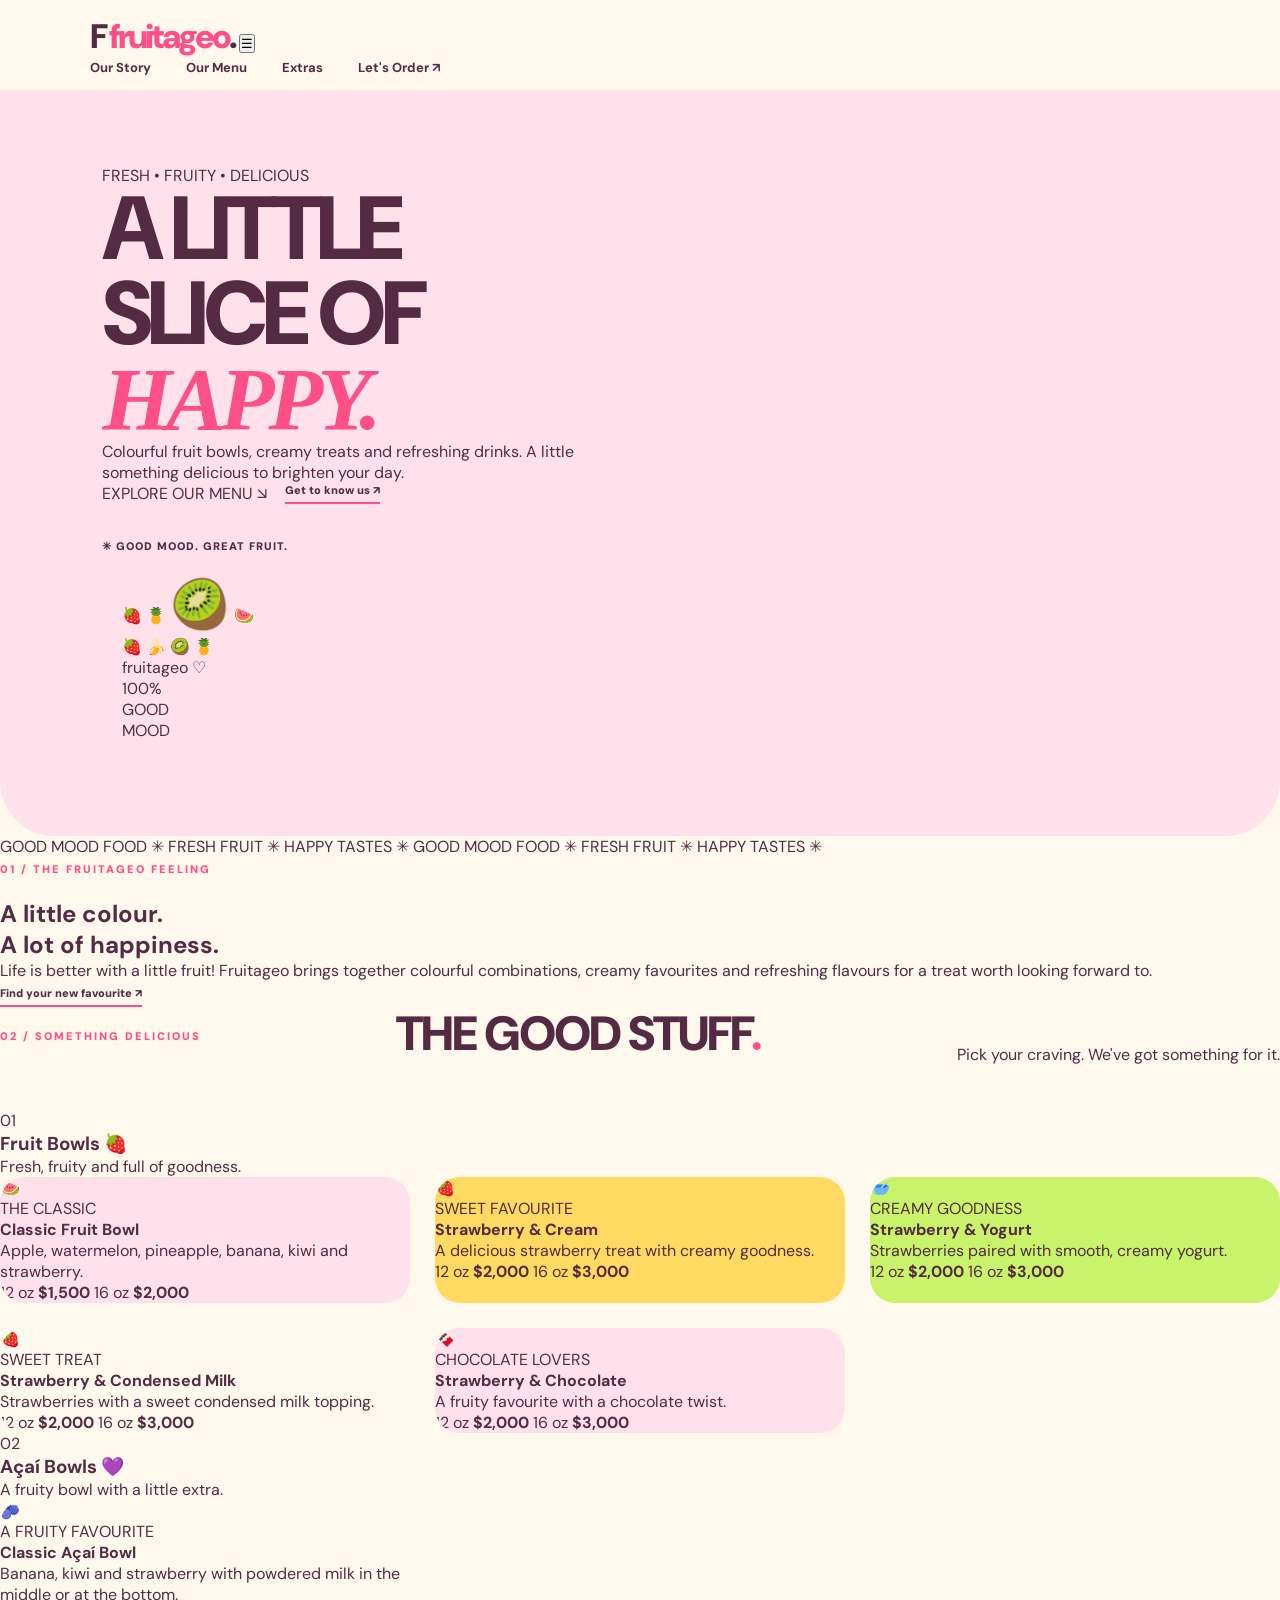
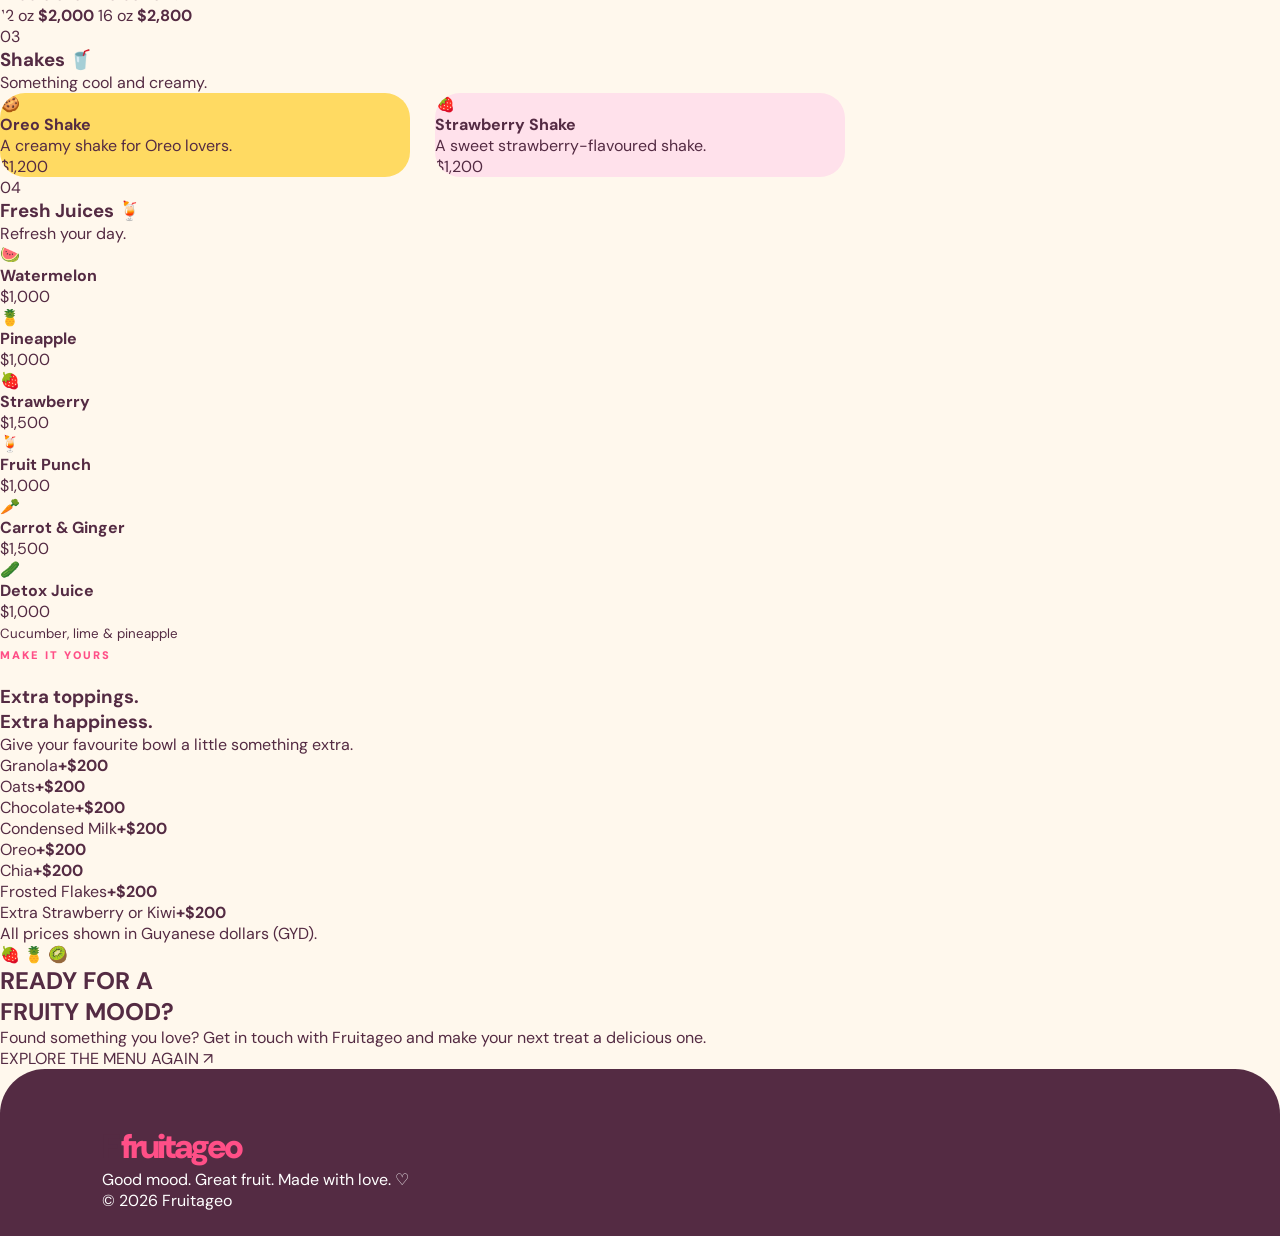
==== commit 08a1505f: "Update index.html" ====
--- a/index.html
+++ b/index.html
@@ -2,385 +2,345 @@
 <!DOCTYPE html>
 <html lang="en">
 <head>
-<meta charset="UTF-8">
-<meta name="viewport" content="width=device-width, initial-scale=1.0">
-<title>Fruitageo — Good Mood. Great Fruit.</title>
-<meta name="description" content="Fresh fruit bowls, strawberry treats, acai bowls, shakes and juices by Fruitageo.">
-
-<link rel="preconnect" href="https://fonts.googleapis.com">
-<link rel="preconnect" href="https://fonts.gstatic.com" crossorigin>
-<link href="https://fonts.googleapis.com/css2?family=DM+Sans:wght@400;500;600;700;800;900&family=Fredoka:wght@400;500;600;700&display=swap" rel="stylesheet">
-
-<style>
-:root {
-  --pink: #ff5c91;
-  --pink-light: #ffe1eb;
-  --green: #d6ef8b;
-  --yellow: #ffdc68;
-  --cream: #fffaf0;
-  --dark: #28251f;
-  --muted: #756b64;
-}
-
-* {
-  margin: 0;
-  padding: 0;
-  box-sizing: border-box;
-}
-
-html {
-  scroll-behavior: smooth;
-  scroll-padding-top: 90px;
-}
-
-body {
-  font-family: "DM Sans", sans-serif;
-  background: var(--cream);
-  color: var(--dark);
-  overflow-x: hidden;
-}
-
-a {
-  color: inherit;
-  text-decoration: none;
-}
-
-button {
-  font: inherit;
-}
-
-.container {
-  width: min(1160px, 88%);
-  margin: auto;
-}
-
-/* NAVIGATION */
-
-header {
-  position: sticky;
-  top: 0;
-  z-index: 100;
-  background: var(--cream);
-  border-bottom: 1px solid #28251f12;
-}
-
-nav {
-  min-height: 78px;
-  display: flex;
-  align-items: center;
-  justify-content: space-between;
-}
-
-.logo {
-  display: flex;
-  align-items: center;
-  gap: 9px;
-  font: 700 29px "Fredoka", sans-serif;
-  letter-spacing: -1px;
-}
-
-.logo-icon {
-  width: 38px;
-  height: 38px;
-  display: grid;
-  place-items: center;
-  background: var(--pink);
-  color: white;
-  border-radius: 12px 12px 12px 3px;
-  transform: rotate(-7deg);
-}
-
-.logo span:last-child {
-  color: var(--pink);
-}
-
-.nav-links {
-  display: flex;
-  align-items: center;
-  gap: 30px;
-}
-
-.nav-links a {
-  font-size: 12px;
-  font-weight: 800;
-}
-
-.nav-links a:hover {
-  color: var(--pink);
-}
-
-.nav-button {
-  padding: 13px 20px;
-  border-radius: 50px;
-  background: var(--dark);
-  color: white;
-  transition: .2s;
-}
-
-.nav-button:hover {
-  background: var(--pink);
-  color: white !important;
-}
-
-/* HERO */
-
-.hero {
-  background: var(--pink-light);
-  padding: 65px 0 55px;
-  overflow: hidden;
-}
-
-.hero-grid {
-  display: grid;
-  grid-template-columns: 1.05fr .95fr;
-  align-items: center;
-  gap: 35px;
-}
-
-.tag {
-  display: inline-block;
-  padding: 10px 15px;
-  background: white;
-  border-radius: 30px;
-  font-size: 10px;
-  font-weight: 900;
-  letter-spacing: 1.5px;
-}
-
-.hero h1 {
-  margin: 25px 0 20px;
-  font: 700 clamp(55px, 7vw, 88px)/.93 "Fredoka", sans-serif;
-  letter-spacing: -3px;
-}
-
-.hero h1 span {
-  color: var(--pink);
-}
-
-.hero-copy > p {
-  max-width: 450px;
-  color: var(--muted);
-  font-size: 15px;
-  line-height: 1.9;
-}
-
-.hero-buttons {
-  display: flex;
-  align-items: center;
-  flex-wrap: wrap;
-  gap: 18px;
-  margin-top: 30px;
-}
-
-.primary-btn {
-  display: inline-block;
-  padding: 16px 23px;
-  border-radius: 50px;
-  background: var(--dark);
-  color: white;
-  font-size: 12px;
-  font-weight: 900;
-  transition: .2s;
-}
-
-.primary-btn:hover {
-  background: var(--pink);
-  transform: translateY(-3px);
-}
-
-.secondary-link {
-  font-size: 12px;
-  font-weight: 900;
-}
-
-.hero-note {
-  margin-top: 40px;
-  font-size: 10px;
-  font-weight: 900;
-  letter-spacing: 1.5px;
-}
-
-.hero-art {
-  min-height: 430px;
-  position: relative;
-  display: grid;
-  place-items: center;
-}
-
-.art-circle {
-  width: min(370px, 90%);
-  aspect-ratio: 1;
-  border-radius: 50%;
-  background: var(--yellow);
-}
-
-.bowl {
-  position: absolute;
-  z-index: 2;
-  width: 280px;
-  filter: drop-shadow(0 20px 14px #8c46502a);
-  transform: rotate(-6deg);
-}
-
-.bowl-top {
-  height: 100px;
-  border: 8px solid white;
-  border-radius: 50%;
-  background: #fff3d5;
-  display: flex;
-  align-items: center;
-  justify-content: space-evenly;
-  font-size: 34px;
-}
-
-.bowl-front {
-  height: 120px;
-  margin-top: -15px;
-  border: 7px solid white;
-  border-top: 0;
-  border-radius: 5px 5px 70px 70px;
-  background: linear-gradient(140deg, #ff8bad, #ed4f83);
-  color: white;
-  display: grid;
-  place-items: center;
-  font: 600 25px "Fredoka", sans-serif;
-}
-
-.floating-fruit {
-  position: absolute;
-  z-index: 3;
-  font-size: 62px;
-  animation: float 4s ease-in-out infinite;
-}
-
-.fruit-a { top: 7%; left: 8%; }
-.fruit-b { top: 8%; right: 4%; animation-delay: .7s; }
-.fruit-c { bottom: 9%; left: 5%; animation-delay: 1.2s; }
-.fruit-d { bottom: 8%; right: 5%; animation-delay: .4s; }
-
-@keyframes float {
-  0%, 100% { transform: translateY(0) rotate(-7deg); }
-  50% { transform: translateY(-12px) rotate(8deg); }
-}
-
-/* TICKER */
-
-.ticker {
-  overflow: hidden;
-  background: var(--green);
-  padding: 17px 0;
-}
-
-.ticker-track {
-  width: max-content;
-  display: flex;
-  gap: 35px;
-  align-items: center;
-  font: 600 19px "Fredoka", sans-serif;
-  letter-spacing: 1px;
-  animation: slide 22s linear infinite;
-}
-
-@keyframes slide {
-  to { transform: translateX(-50%); }
-}
-
-/* INTRO */
-
-.section {
-  padding: 95px 0;
-}
-
-.section-label {
-  color: var(--pink);
-  font-size: 10px;
-  font-weight: 900;
-  letter-spacing: 2px;
-}
-
-.intro {
-  display: grid;
-  grid-template-columns: .8fr 1.5fr;
-  gap: 35px;
-}
-
-.intro h2,
-.section-heading h2 {
-  margin: 13px 0;
-  font: 600 clamp(38px, 5vw, 58px)/1.05 "Fredoka", sans-serif;
-  letter-spacing: -1.5px;
-}
-
-.intro h2 span,
-.section-heading h2 span {
-  color: var(--pink);
-}
-
-.intro p {
-  max-width: 600px;
-  color: var(--muted);
-  font-size: 14px;
-  line-height: 1.9;
-}
-
-/* MENU */
-
-.menu-section {
-  background: #fff1df;
-}
-
-.section-heading {
-  text-align: center;
-  margin-bottom: 45px;
-}
-
-.section-heading > p {
-  color: var(--muted);
-  font-size: 13px;
-}
-
-.menu-category {
-  margin-bottom: 55px;
-  scroll-margin-top: 110px;
-}
-
-.category-heading {
-  display: flex;
-  align-items: center;
-  justify-content: space-between;
-  gap: 20px;
-  margin-bottom: 22px;
-}
-
-.category-heading h3 {
-  font: 600 32px "Fredoka", sans-serif;
-}
-
-.category-heading h3 span {
-  color: var(--pink);
-}
-
-.category-heading p {
-  color: var(--muted);
-  font-size: 12px;
-}
-
-.product-grid {
-  display: grid;
-  grid-template-columns: repeat(3, minmax(0, 1fr));
-  gap: 17px;
-}
-
-.product-card {
-  padding: 23px;
-  min-width: 0;
-  min-height: 235px;
-  display: flex;
-  flex-direction: column;
-  border-radius: 17px;
-  transition: .25s;
-}
-
-.product-card:hover {
-  transform: translateY(-6px);
-  box-shadow: 0 
+    <meta charset="UTF-8">
+    <meta name="viewport" content="width=device-width, initial-scale=1.0">
+    <meta name="description" content="Discover Fruitageo's delicious fruit bowls, acai bowls, shakes and fresh juices.">
+    <title>Fruitageo | A Little Slice of Happy</title>
+
+    <link rel="preconnect" href="https://fonts.googleapis.com">
+    <link rel="preconnect" href="https://fonts.gstatic.com" crossorigin>
+    <link href="https://fonts.googleapis.com/css2?family=DM+Sans:wght@400;500;600;700;800;900&family=Fredoka:wght@400;500;600;700&display=swap" rel="stylesheet">
+
+    <link rel="stylesheet" href="style.css">
+    <script src="script.js" defer></script>
+</head>
+
+<body>
+
+    <header class="navbar">
+        <div class="container nav-content">
+            <a href="#" class="logo">
+                <span class="logo-icon">F</span>
+                fruitageo<span>.</span>
+            </a>
+
+            <button class="menu-toggle" id="menuToggle" aria-label="Toggle navigation" aria-expanded="false">
+                ☰
+            </button>
+
+            <nav class="nav-links" id="navLinks">
+                <a href="#about">Our Story</a>
+                <a href="#menu">Our Menu</a>
+                <a href="#extras">Extras</a>
+                <a href="#contact" class="nav-order">Let's Order ↗</a>
+            </nav>
+        </div>
+    </header>
+
+    <main>
+
+        <!-- HERO -->
+        <section class="hero">
+            <div class="container hero-grid">
+
+                <div class="hero-content">
+                    <span class="eyebrow">FRESH • FRUITY • DELICIOUS</span>
+
+                    <h1>
+                        A LITTLE<br>
+                        SLICE OF<br>
+                        <span>HAPPY.</span>
+                    </h1>
+
+                    <p>
+                        Colourful fruit bowls, creamy treats and refreshing
+                        drinks. A little something delicious to brighten your day.
+                    </p>
+
+                    <div class="hero-buttons">
+                        <a href="#menu" class="btn btn-dark">EXPLORE OUR MENU ↘</a>
+                        <a href="#about" class="text-link">Get to know us ↗</a>
+                    </div>
+
+                    <div class="hero-note">✳ GOOD MOOD. GREAT FRUIT.</div>
+                </div>
+
+                <div class="hero-visual">
+                    <div class="hero-circle"></div>
+                    <span class="floating-fruit fruit-one">🍓</span>
+                    <span class="floating-fruit fruit-two">🍍</span>
+                    <span class="floating-fruit fruit-three">🥝</span>
+                    <span class="floating-fruit fruit-four">🍉</span>
+
+                    <div class="fruit-bowl">
+                        <div class="bowl-fruits">🍓 🍌 🥝 🍍</div>
+                        <div class="bowl-front">
+                            <span>fruitageo ♡</span>
+                        </div>
+                    </div>
+
+                    <div class="fresh-sticker">100%<br>GOOD<br>MOOD</div>
+                </div>
+
+            </div>
+        </section>
+
+        <!-- MOVING STRIP -->
+        <section class="ticker">
+            <div class="ticker-track">
+                <span>GOOD MOOD FOOD</span> ✳
+                <span>FRESH FRUIT</span> ✳
+                <span>HAPPY TASTES</span> ✳
+                <span>GOOD MOOD FOOD</span> ✳
+                <span>FRESH FRUIT</span> ✳
+                <span>HAPPY TASTES</span> ✳
+            </div>
+        </section>
+
+        <!-- ABOUT -->
+        <section class="about section" id="about">
+            <div class="container about-grid">
+                <div>
+                    <span class="section-label">01 / THE FRUITAGEO FEELING</span>
+                    <h2>A little colour.<br><span>A lot of happiness.</span></h2>
+                </div>
+
+                <div class="about-copy">
+                    <p>
+                        Life is better with a little fruit! Fruitageo brings
+                        together colourful combinations, creamy favourites
+                        and refreshing flavours for a treat worth looking forward to.
+                    </p>
+                    <a href="#menu" class="text-link">Find your new favourite ↗</a>
+                </div>
+            </div>
+        </section>
+
+        <!-- MENU -->
+        <section class="menu-section section" id="menu">
+            <div class="container">
+
+                <div class="section-heading">
+                    <span class="section-label">02 / SOMETHING DELICIOUS</span>
+                    <h2>THE GOOD STUFF<span>.</span></h2>
+                    <p>Pick your craving. We've got something for it.</p>
+                </div>
+
+                <!-- FRUIT BOWLS -->
+                <div class="menu-category">
+                    <div class="category-heading">
+                        <div>
+                            <span class="category-number">01</span>
+                            <h3>Fruit Bowls <span>🍓</span></h3>
+                        </div>
+                        <p>Fresh, fruity and full of goodness.</p>
+                    </div>
+
+                    <div class="product-grid">
+
+                        <article class="product-card pink-card">
+                            <div class="product-emoji">🍉</div>
+                            <span class="product-tag">THE CLASSIC</span>
+                            <h4>Classic Fruit Bowl</h4>
+                            <p>Apple, watermelon, pineapple, banana, kiwi and strawberry.</p>
+                            <div class="price-row">
+                                <span>12 oz <strong>$1,500</strong></span>
+                                <span>16 oz <strong>$2,000</strong></span>
+                            </div>
+                        </article>
+
+                        <article class="product-card yellow-card">
+                            <div class="product-emoji">🍓</div>
+                            <span class="product-tag">SWEET FAVOURITE</span>
+                            <h4>Strawberry & Cream</h4>
+                            <p>A delicious strawberry treat with creamy goodness.</p>
+                            <div class="price-row">
+                                <span>12 oz <strong>$2,000</strong></span>
+                                <span>16 oz <strong>$3,000</strong></span>
+                            </div>
+                        </article>
+
+                        <article class="product-card green-card">
+                            <div class="product-emoji">🥣</div>
+                            <span class="product-tag">CREAMY GOODNESS</span>
+                            <h4>Strawberry & Yogurt</h4>
+                            <p>Strawberries paired with smooth, creamy yogurt.</p>
+                            <div class="price-row">
+                                <span>12 oz <strong>$2,000</strong></span>
+                                <span>16 oz <strong>$3,000</strong></span>
+                            </div>
+                        </article>
+
+                        <article class="product-card purple-card">
+                            <div class="product-emoji">🍓</div>
+                            <span class="product-tag">SWEET TREAT</span>
+                            <h4>Strawberry & Condensed Milk</h4>
+                            <p>Strawberries with a sweet condensed milk topping.</p>
+                            <div class="price-row">
+                                <span>12 oz <strong>$2,000</strong></span>
+                                <span>16 oz <strong>$3,000</strong></span>
+                            </div>
+                        </article>
+
+                        <article class="product-card pink-card">
+                            <div class="product-emoji">🍫</div>
+                            <span class="product-tag">CHOCOLATE LOVERS</span>
+                            <h4>Strawberry & Chocolate</h4>
+                            <p>A fruity favourite with a chocolate twist.</p>
+                            <div class="price-row">
+                                <span>12 oz <strong>$2,000</strong></span>
+                                <span>16 oz <strong>$3,000</strong></span>
+                            </div>
+                        </article>
+
+                    </div>
+                </div>
+
+                <!-- ACAI -->
+                <div class="menu-category">
+                    <div class="category-heading">
+                        <div>
+                            <span class="category-number">02</span>
+                            <h3>Açaí Bowls <span>💜</span></h3>
+                        </div>
+                        <p>A fruity bowl with a little extra.</p>
+                    </div>
+
+                    <div class="product-grid">
+                        <article class="product-card purple-card">
+                            <div class="product-emoji">🫐</div>
+                            <span class="product-tag">A FRUITY FAVOURITE</span>
+                            <h4>Classic Açaí Bowl</h4>
+                            <p>Banana, kiwi and strawberry with powdered milk in the middle or at the bottom.</p>
+                            <div class="price-row">
+                                <span>12 oz <strong>$2,000</strong></span>
+                                <span>16 oz <strong>$2,800</strong></span>
+                            </div>
+                        </article>
+                    </div>
+                </div>
+
+                <!-- SHAKES -->
+                <div class="menu-category">
+                    <div class="category-heading">
+                        <div>
+                            <span class="category-number">03</span>
+                            <h3>Shakes <span>🥤</span></h3>
+                        </div>
+                        <p>Something cool and creamy.</p>
+                    </div>
+
+                    <div class="product-grid">
+                        <article class="product-card yellow-card">
+                            <div class="product-emoji">🍪</div>
+                            <h4>Oreo Shake</h4>
+                            <p>A creamy shake for Oreo lovers.</p>
+                            <div class="single-price">$1,200</div>
+                        </article>
+
+                        <article class="product-card pink-card">
+                            <div class="product-emoji">🍓</div>
+                            <h4>Strawberry Shake</h4>
+                            <p>A sweet strawberry-flavoured shake.</p>
+                            <div class="single-price">$1,200</div>
+                        </article>
+                    </div>
+                </div>
+
+                <!-- JUICES -->
+                <div class="menu-category">
+                    <div class="category-heading">
+                        <div>
+                            <span class="category-number">04</span>
+                            <h3>Fresh Juices <span>🍹</span></h3>
+                        </div>
+                        <p>Refresh your day.</p>
+                    </div>
+
+                    <div class="juice-grid">
+                        <article class="juice-item">
+                            <span>🍉</span>
+                            <div><h4>Watermelon</h4><p>$1,000</p></div>
+                        </article>
+
+                        <article class="juice-item">
+                            <span>🍍</span>
+                            <div><h4>Pineapple</h4><p>$1,000</p></div>
+                        </article>
+
+                        <article class="juice-item">
+                            <span>🍓</span>
+                            <div><h4>Strawberry</h4><p>$1,500</p></div>
+                        </article>
+
+                        <article class="juice-item">
+                            <span>🍹</span>
+                            <div><h4>Fruit Punch</h4><p>$1,000</p></div>
+                        </article>
+
+                        <article class="juice-item">
+                            <span>🥕</span>
+                            <div><h4>Carrot & Ginger</h4><p>$1,500</p></div>
+                        </article>
+
+                        <article class="juice-item">
+                            <span>🥒</span>
+                            <div><h4>Detox Juice</h4><p>$1,000</p><small>Cucumber, lime & pineapple</small></div>
+                        </article>
+                    </div>
+                </div>
+
+                <!-- EXTRAS -->
+                <div class="extras-box" id="extras">
+                    <div>
+                        <span class="section-label">MAKE IT YOURS</span>
+                        <h3>Extra toppings.<br>Extra happiness.</h3>
+                        <p>Give your favourite bowl a little something extra.</p>
+                    </div>
+
+                    <div class="extras-list">
+                        <div class="extra-item"><span>Granola</span><strong>+$200</strong></div>
+                        <div class="extra-item"><span>Oats</span><strong>+$200</strong></div>
+                        <div class="extra-item"><span>Chocolate</span><strong>+$200</strong></div>
+                        <div class="extra-item"><span>Condensed Milk</span><strong>+$200</strong></div>
+                        <div class="extra-item"><span>Oreo</span><strong>+$200</strong></div>
+                        <div class="extra-item"><span>Chia</span><strong>+$200</strong></div>
+                        <div class="extra-item"><span>Frosted Flakes</span><strong>+$200</strong></div>
+                        <div class="extra-item"><span>Extra Strawberry or Kiwi</span><strong>+$200</strong></div>
+                    </div>
+                </div>
+
+                <p class="price-note">All prices shown in Guyanese dollars (GYD).</p>
+
+            </div>
+        </section>
+
+        <!-- ORDER -->
+        <section class="order-section" id="contact">
+            <div class="container">
+                <span>🍓 🍍 🥝</span>
+                <h2>READY FOR A<br>FRUITY MOOD?</h2>
+                <p>
+                    Found something you love? Get in touch with Fruitageo
+                    and make your next treat a delicious one.
+                </p>
+                <a href="#menu" class="btn btn-dark">EXPLORE THE MENU AGAIN ↗</a>
+            </div>
+        </section>
+
+    </main>
+
+    <footer>
+        <div class="container footer-content">
+            <a href="#" class="logo">
+                <span class="logo-icon">F</span>
+                fruitageo<span>.</span>
+            </a>
+
+            <p>Good mood. Great fruit. Made with love. ♡</p>
+            <span>© 2026 Fruitageo</span>
+        </div>
+    </footer>
+
+</body>
+</html>
--- a/style.css
+++ b/style.css
@@ -0,0 +1,763 @@
+
+/* =================================
+   FRUTAGEO — BRAND STYLES
+================================= */
+
+:root {
+    --pink: #ff4f87;
+    --pink-light: #ffe1eb;
+    --green: #c8f36a;
+    --green-dark: #31552c;
+    --yellow: #ffda62;
+    --cream: #fff8ed;
+    --plum: #542b43;
+    --white: #ffffff;
+}
+
+* {
+    margin: 0;
+    padding: 0;
+    box-sizing: border-box;
+}
+
+html {
+    scroll-behavior: smooth;
+}
+
+body {
+    background: var(--cream);
+    color: var(--plum);
+    font-family: 'DM Sans', sans-serif;
+    overflow-x: hidden;
+}
+
+a {
+    text-decoration: none;
+    color: inherit;
+}
+
+img {
+    display: block;
+    max-width: 100%;
+}
+
+/* NAVIGATION */
+
+.navbar {
+    width: 100%;
+    min-height: 90px;
+    padding: 0 7%;
+    display: flex;
+    justify-content: space-between;
+    align-items: center;
+    gap: 20px;
+}
+
+.logo {
+    font-size: 34px;
+    font-weight: 900;
+    letter-spacing: -3px;
+    color: var(--pink);
+}
+
+.logo span {
+    color: var(--plum);
+}
+
+.nav-links {
+    display: flex;
+    gap: 35px;
+}
+
+.nav-links a {
+    font-size: 13px;
+    font-weight: 700;
+    transition: .2s;
+}
+
+.nav-links a:hover,
+.nav-links .active {
+    color: var(--pink);
+}
+
+.nav-button {
+    background: var(--pink);
+    color: white;
+    padding: 15px 23px;
+    border-radius: 50px;
+    font-size: 11px;
+    font-weight: 900;
+    box-shadow: 0 5px 0 #d93870;
+    transition: .2s;
+}
+
+.nav-button:hover {
+    transform: translateY(-3px);
+}
+
+
+/* HERO */
+
+.hero {
+    background: var(--pink-light);
+    min-height: 640px;
+    padding: 75px 8%;
+    display: grid;
+    grid-template-columns: 1fr 1fr;
+    align-items: center;
+    gap: 60px;
+    border-radius: 0 0 55px 55px;
+    overflow: hidden;
+}
+
+.hero-tag {
+    display: inline-block;
+    background: white;
+    padding: 12px 17px;
+    border-radius: 50px;
+    font-size: 10px;
+    font-weight: 900;
+    letter-spacing: 1px;
+    margin-bottom: 30px;
+}
+
+.hero-tag span {
+    color: var(--pink);
+}
+
+.hero h1 {
+    font-size: clamp(60px, 7vw, 100px);
+    font-weight: 900;
+    letter-spacing: -6px;
+    line-height: .95;
+}
+
+.hero h1 span {
+    color: var(--pink);
+    font-family: 'Playfair Display', serif;
+    font-style: italic;
+}
+
+.hero-description {
+    max-width: 430px;
+    margin: 28px 0;
+    font-size: 15px;
+    line-height: 1.9;
+    font-weight: 500;
+}
+
+.hero-buttons {
+    display: flex;
+    align-items: center;
+    flex-wrap: wrap;
+    gap: 18px;
+}
+
+.primary-button,
+.secondary-button,
+.dark-button {
+    display: inline-block;
+    padding: 17px 25px;
+    border-radius: 50px;
+    font-size: 11px;
+    font-weight: 900;
+    transition: .3s;
+}
+
+.primary-button {
+    background: var(--pink);
+    color: white;
+    box-shadow: 0 5px 0 #d93870;
+}
+
+.primary-button:hover {
+    transform: translateY(-5px);
+    box-shadow: 0 9px 0 #d93870;
+}
+
+.secondary-button {
+    border: 2px solid var(--plum);
+}
+
+.secondary-button:hover {
+    background: var(--plum);
+    color: white;
+}
+
+.hero-note {
+    margin-top: 35px;
+    font-size: 11px;
+    font-weight: 900;
+    letter-spacing: 1px;
+}
+
+
+/* HERO IMAGE */
+
+.hero-visual {
+    position: relative;
+    padding: 20px;
+}
+
+.hero-photo {
+    height: 450px;
+    transform: rotate(3deg);
+    border: 9px solid white;
+    border-radius: 35px;
+    overflow: hidden;
+    box-shadow: 0 20px 45px rgba(84,43,67,.12);
+}
+
+.hero-photo img {
+    width: 100%;
+    height: 100%;
+    object-fit: cover;
+}
+
+.floating {
+    position: absolute;
+    z-index: 2;
+    font-size: 65px;
+    animation: float 3s ease-in-out infinite;
+}
+
+.fruit-one {
+    top: -30px;
+    left: -25px;
+}
+
+.fruit-two {
+    bottom: -25px;
+    right: 0;
+    animation-delay: .5s;
+}
+
+.fruit-three {
+    top: 40%;
+    right: -35px;
+    font-size: 48px;
+    animation-delay: 1s;
+}
+
+@keyframes float {
+    0%, 100% {
+        transform: translateY(0) rotate(-5deg);
+    }
+
+    50% {
+        transform: translateY(-15px) rotate(8deg);
+    }
+}
+
+.sticker {
+    position: absolute;
+    bottom: 0;
+    left: -10px;
+    width: 125px;
+    height: 125px;
+    background: var(--green);
+    border: 6px solid white;
+    border-radius: 50%;
+    display: flex;
+    flex-direction: column;
+    align-items: center;
+    justify-content: center;
+    transform: rotate(-12deg);
+}
+
+.sticker span {
+    font-size: 25px;
+    font-weight: 900;
+}
+
+.sticker small {
+    font-size: 9px;
+    font-weight: 900;
+    text-align: center;
+}
+
+
+/* MARQUEE */
+
+.marquee {
+    background: var(--green);
+    overflow: hidden;
+    padding: 22px 0;
+    transform: rotate(-1deg) scale(1.02);
+}
+
+.marquee-track {
+    display: flex;
+    width: max-content;
+    gap: 55px;
+    animation: scroll 22s linear infinite;
+}
+
+.marquee-track span {
+    font-size: 17px;
+    font-weight: 900;
+    white-space: nowrap;
+}
+
+@keyframes scroll {
+    from {
+        transform: translateX(0);
+    }
+
+    to {
+        transform: translateX(-50%);
+    }
+}
+
+
+/* INTRO */
+
+.intro {
+    margin: 90px 6%;
+    padding: 100px 25px;
+    background: var(--green);
+    border-radius: 45px;
+    text-align: center;
+    position: relative;
+    overflow: hidden;
+}
+
+.section-label {
+    display: inline-block;
+    color: var(--pink);
+    font-size: 11px;
+    font-weight: 900;
+    letter-spacing: 2px;
+    margin-bottom: 22px;
+}
+
+.intro .section-label {
+    color: var(--green-dark);
+}
+
+.intro h2 {
+    font-size: clamp(35px, 5vw, 60px);
+    font-weight: 900;
+    line-height: 1.1;
+    letter-spacing: -2px;
+}
+
+.intro h2 span {
+    color: var(--pink);
+    font-family: 'Playfair Display', serif;
+    font-style: italic;
+}
+
+.intro p {
+    max-width: 570px;
+    margin: 25px auto 0;
+    line-height: 1.9;
+    font-size: 15px;
+}
+
+.intro-decoration {
+    position: absolute;
+    right: 5%;
+    bottom: -70px;
+    font-size: 180px;
+    color: rgba(255,255,255,.3);
+}
+
+
+/* FEATURED */
+
+.featured {
+    padding: 70px 8% 110px;
+}
+
+.section-heading {
+    display: flex;
+    justify-content: space-between;
+    align-items: end;
+    margin-bottom: 45px;
+    gap: 20px;
+}
+
+.section-heading h2 {
+    font-size: clamp(32px, 4vw, 48px);
+    font-weight: 900;
+    letter-spacing: -2px;
+}
+
+.section-heading h2 span {
+    color: var(--pink);
+    font-family: 'Playfair Display', serif;
+    font-style: italic;
+}
+
+.text-link {
+    font-size: 11px;
+    font-weight: 900;
+    border-bottom: 2px solid var(--pink);
+    padding-bottom: 5px;
+}
+
+.product-grid {
+    display: grid;
+    grid-template-columns: repeat(3, 1fr);
+    gap: 25px;
+}
+
+.product-card {
+    border-radius: 25px;
+    overflow: hidden;
+    transition: .3s ease;
+}
+
+.product-card:hover {
+    transform: translateY(-10px) rotate(-1deg);
+}
+
+.pink-card {
+    background: var(--pink-light);
+}
+
+.green-card {
+    background: var(--green);
+}
+
+.yellow-card {
+    background: var(--yellow);
+}
+
+.product-image {
+    height: 280px;
+    position: relative;
+    overflow: hidden;
+}
+
+.product-image img {
+    width: 100%;
+    height: 100%;
+    object-fit: cover;
+    transition: .5s;
+}
+
+.product-card:hover img {
+    transform: scale(1.08);
+}
+
+.product-number {
+    position: absolute;
+    top: 15px;
+    right: 15px;
+    background: white;
+    width: 40px;
+    height: 40px;
+    display: grid;
+    place-items: center;
+    border-radius: 50%;
+    font-size: 12px;
+    font-weight: 900;
+}
+
+.product-info {
+    padding: 25px;
+}
+
+.product-info > span {
+    font-size: 10px;
+    font-weight: 900;
+    letter-spacing: 2px;
+}
+
+.product-info h3 {
+    font-size: 25px;
+    margin: 12px 0;
+    font-weight: 900;
+}
+
+.product-info p {
+    font-size: 13px;
+    line-height: 1.7;
+}
+
+
+/* FUN SECTION */
+
+.fun-section {
+    margin: 30px 8% 100px;
+    display: grid;
+    grid-template-columns: 1fr 1fr;
+    align-items: center;
+    gap: 75px;
+}
+
+.fun-image {
+    height: 450px;
+    border-radius: 35px;
+    overflow: hidden;
+    border: 8px solid var(--pink-light);
+}
+
+.fun-image img {
+    width: 100%;
+    height: 100%;
+    object-fit: cover;
+}
+
+.fun-content h2 {
+    font-size: clamp(48px, 5vw, 70px);
+    font-weight: 900;
+    line-height: 1;
+    letter-spacing: -3px;
+}
+
+.fun-content h2 span {
+    color: var(--pink);
+    font-family: 'Playfair Display', serif;
+    font-style: italic;
+}
+
+.fun-content p {
+    margin: 25px 0;
+    line-height: 1.9;
+    max-width: 390px;
+}
+
+
+/* CTA */
+
+.cta {
+    background: var(--yellow);
+    border-radius: 45px;
+    margin: 50px 6%;
+    padding: 100px 20px;
+    text-align: center;
+    position: relative;
+    overflow: hidden;
+}
+
+.cta h2 {
+    font-size: clamp(40px, 6vw, 75px);
+    font-weight: 900;
+    line-height: 1;
+    letter-spacing: -3px;
+    margin-bottom: 20px;
+}
+
+.cta h2 span {
+    color: var(--pink);
+    font-family: 'Playfair Display', serif;
+    font-style: italic;
+}
+
+.cta p {
+    margin-bottom: 30px;
+}
+
+.dark-button {
+    background: var(--plum);
+    color: white;
+}
+
+.dark-button:hover {
+    background: var(--pink);
+    transform: translateY(-4px);
+}
+
+.cta-decoration {
+    position: absolute;
+    right: 8%;
+    top: 10px;
+    font-size: 75px;
+    transform: rotate(20deg);
+}
+
+
+/* FOOTER */
+
+footer {
+    background: var(--plum);
+    color: white;
+    padding: 55px 8% 25px;
+    border-radius: 45px 45px 0 0;
+}
+
+.footer-top {
+    display: flex;
+    justify-content: space-between;
+    align-items: center;
+    gap: 20px;
+    padding-bottom: 35px;
+}
+
+.footer-top .logo {
+    color: var(--pink);
+}
+
+.footer-top .logo span {
+    color: white;
+}
+
+.footer-top p {
+    font-size: 12px;
+    font-weight: 900;
+    letter-spacing: 2px;
+}
+
+.footer-bottom {
+    border-top: 1px solid rgba(255,255,255,.2);
+    padding-top: 25px;
+    display: flex;
+    justify-content: space-between;
+    gap: 15px;
+    font-size: 11px;
+    opacity: .75;
+}
+
+
+/* RESPONSIVE DESIGN */
+
+@media (max-width: 900px) {
+
+    .hero {
+        grid-template-columns: 1fr;
+        padding: 65px 7%;
+    }
+
+    .hero-visual {
+        max-width: 600px;
+        width: 100%;
+        margin: auto;
+    }
+
+    .hero-photo {
+        height: 400px;
+    }
+
+    .product-grid {
+        grid-template-columns: 1fr 1fr;
+    }
+
+    .fun-section {
+        gap: 35px;
+    }
+}
+
+@media (max-width: 600px) {
+
+    .navbar {
+        padding: 20px 5%;
+        flex-wrap: wrap;
+        gap: 15px;
+    }
+
+    .logo {
+        font-size: 29px;
+    }
+
+    .nav-button {
+        font-size: 9px;
+        padding: 12px 14px;
+    }
+
+    .nav-links {
+        width: 100%;
+        justify-content: center;
+        order: 3;
+        gap: 25px;
+    }
+
+    .nav-links a {
+        font-size: 12px;
+    }
+
+    .hero {
+        padding: 55px 6%;
+        gap: 40px;
+    }
+
+    .hero h1 {
+        font-size: 61px;
+        letter-spacing: -4px;
+    }
+
+    .hero-tag {
+        font-size: 8px;
+    }
+
+    .hero-photo {
+        height: 320px;
+    }
+
+    .floating {
+        font-size: 45px;
+    }
+
+    .fruit-three {
+        font-size: 35px;
+    }
+
+    .sticker {
+        width: 100px;
+        height: 100px;
+    }
+
+    .sticker span {
+        font-size: 20px;
+    }
+
+    .intro {
+        margin: 55px 4%;
+        padding: 75px 20px;
+        border-radius: 30px;
+    }
+
+    .featured {
+        padding: 50px 6%;
+    }
+
+    .section-heading {
+        flex-direction: column;
+        align-items: start;
+    }
+
+    .product-grid {
+        grid-template-columns: 1fr;
+    }
+
+    .product-image {
+        height: 280px;
+    }
+
+    .fun-section {
+        grid-template-columns: 1fr;
+        margin: 30px 6% 75px;
+    }
+
+    .fun-image {
+        height: 330px;
+    }
+
+    .cta {
+        margin: 30px 4%;
+        padding: 75px 15px;
+        border-radius: 30px;
+    }
+
+    .footer-top,
+    .footer-bottom {
+        flex-direction: column;
+        text-align: center;
+    }
+
+}
+
+@keyframes cardReveal {
+    from {
+        opacity: 0;
+        transform: translateY(25px);
+    }
+
+    to {
+        opacity: 1;
+        transform: translateY(0);
+    }
+}
+
